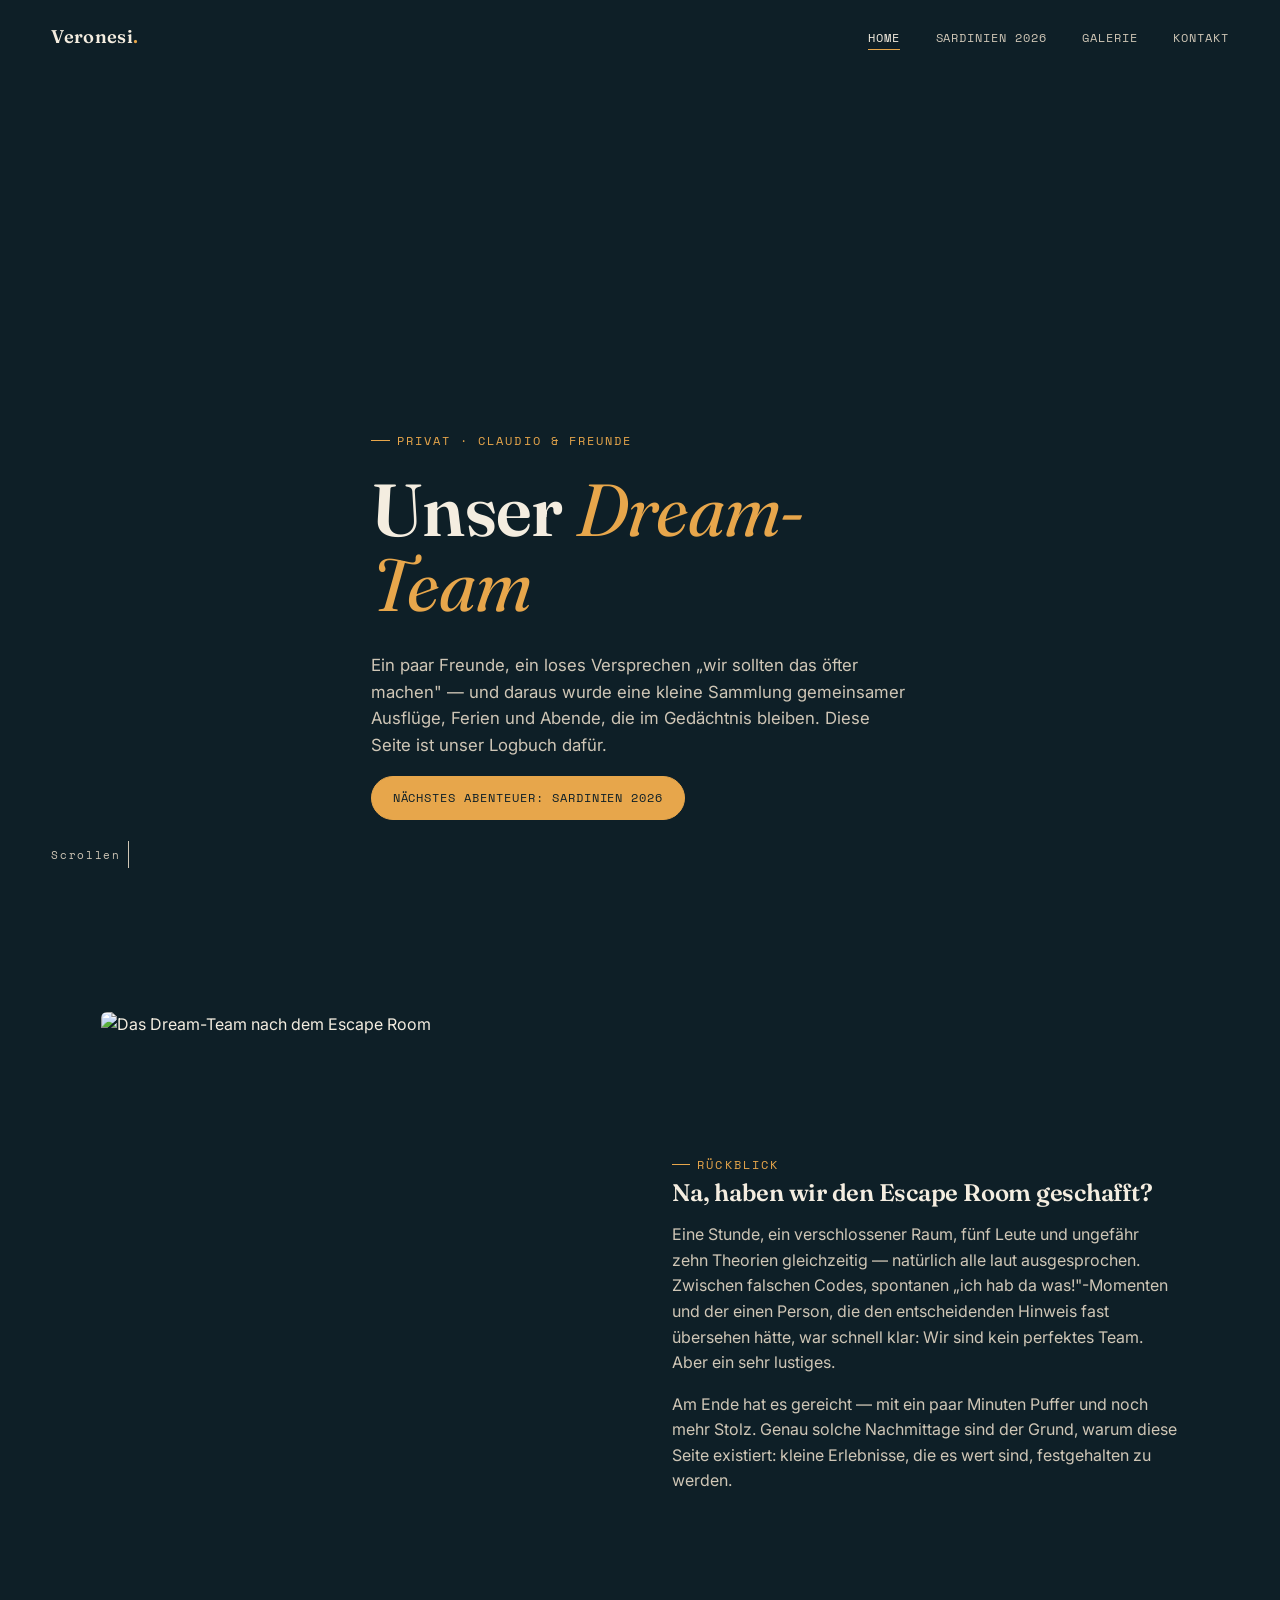
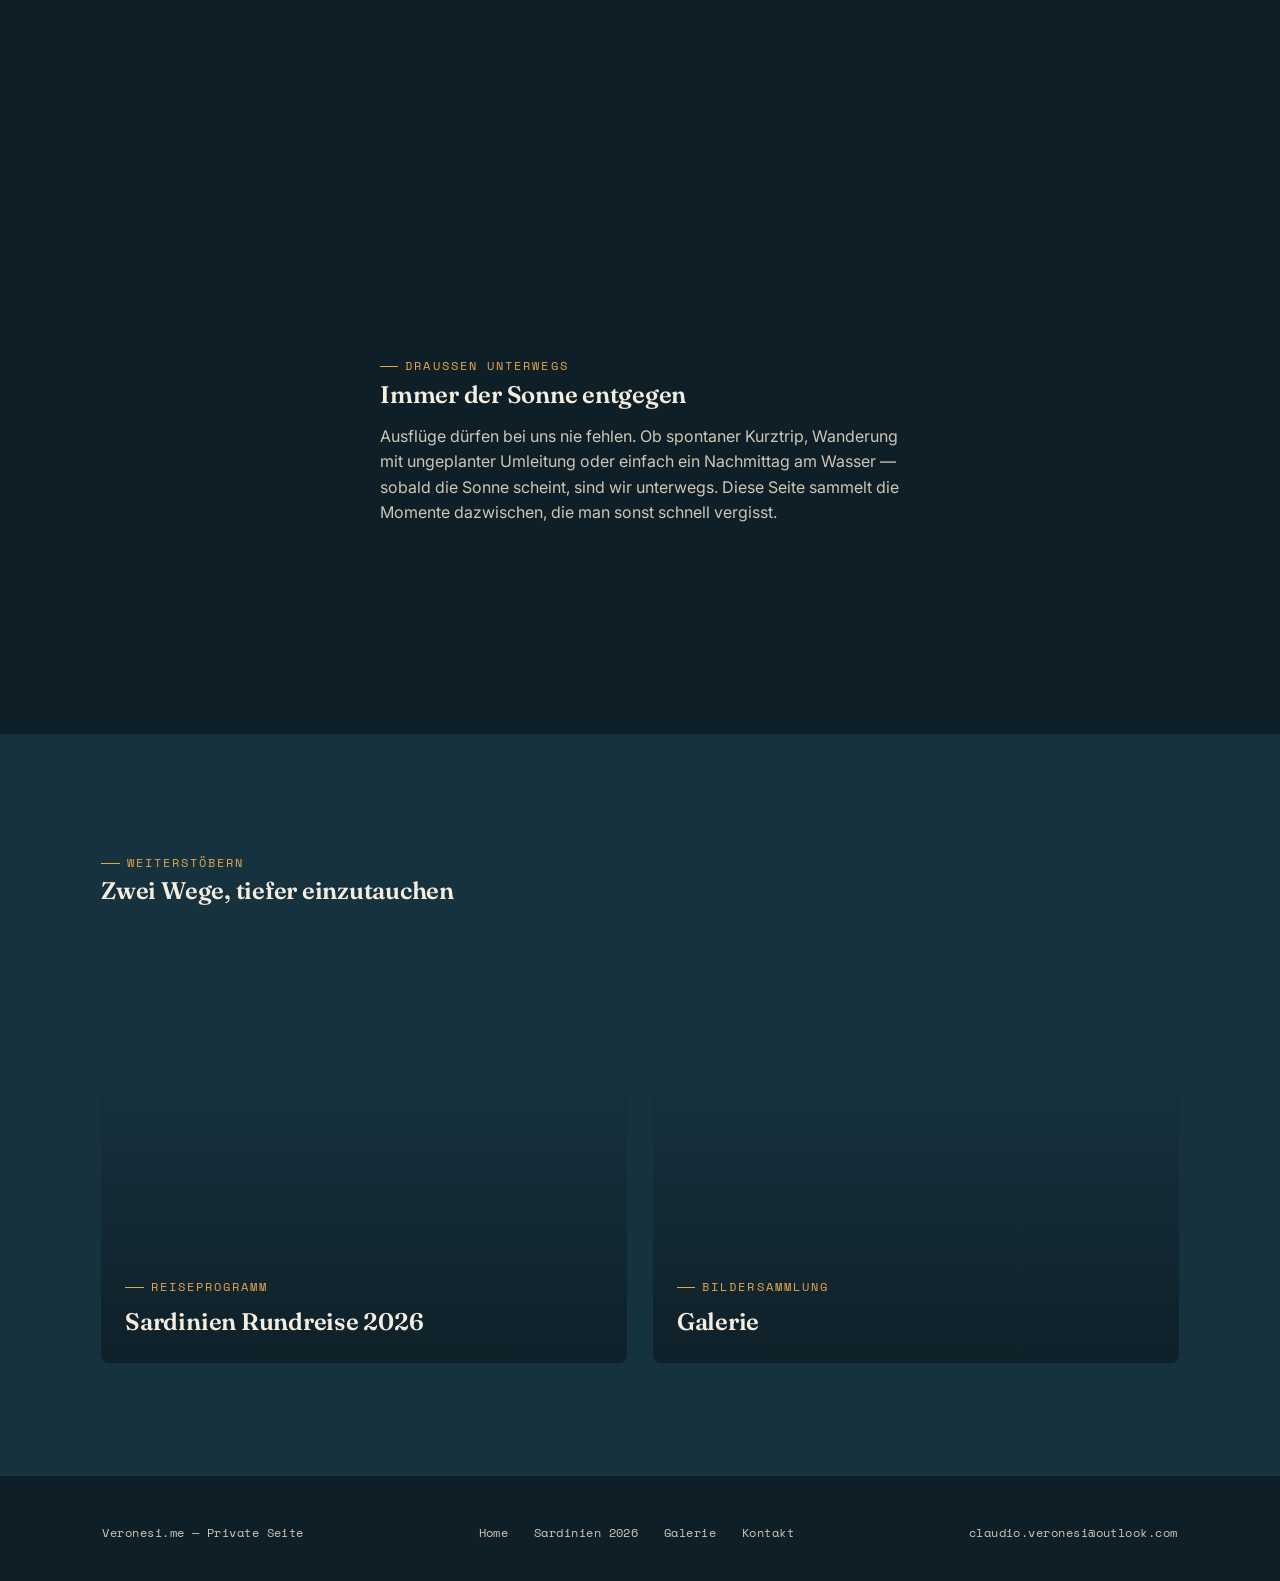
==== index.html @ 3854896b "Add files via upload" ====
<!DOCTYPE html>
<html lang="de">
<head>
<meta charset="UTF-8">
<meta name="viewport" content="width=device-width, initial-scale=1.0">
<title>Veronesi — Unser Dream-Team</title>
<meta name="description" content="Private Seite von Claudio & Freunden — Ausflüge, Abenteuer und die Sardinien-Rundreise 2026.">
<link rel="preconnect" href="https://fonts.googleapis.com">
<link rel="stylesheet" href="styles.css">
</head>
<body>

<nav class="nav">
  <a href="index.html" class="nav__brand">Veronesi<span>.</span></a>
  <button class="nav__toggle" aria-label="Menü öffnen">☰</button>
  <ul class="nav__links">
    <li><a href="index.html" class="active">Home</a></li>
    <li><a href="sardinien.html">Sardinien 2026</a></li>
    <li><a href="galerie.html">Galerie</a></li>
    <li><a href="kontakt.html">Kontakt</a></li>
  </ul>
</nav>

<header class="hero">
  <div class="hero__bg" style="background-image:url('https://veronesi.me/.cm4all/uproc.php/0/Basic/.20250419_125818.jpg/picture-200?_=19ac12b70e8');"></div>
  <div class="hero__scrim"></div>
  <div class="wrap hero__content reveal in">
    <span class="eyebrow">Privat · Claudio & Freunde</span>
    <h1>Unser <em>Dream-Team</em></h1>
    <p>Ein paar Freunde, ein loses Versprechen „wir sollten das öfter machen" — und daraus wurde eine kleine Sammlung gemeinsamer Ausflüge, Ferien und Abende, die im Gedächtnis bleiben. Diese Seite ist unser Logbuch dafür.</p>
    <a href="sardinien.html" class="btn btn--solid">Nächstes Abenteuer: Sardinien 2026</a>
  </div>
  <span class="scroll-cue">Scrollen</span>
</header>

<section>
  <div class="wrap grid-2">
    <div class="img-frame reveal">
      <img src="https://veronesi.me/.cm4all/uproc.php/0/Basic/.IMG_0607.jpg/picture-200?_=19ac12b6530" alt="Das Dream-Team nach dem Escape Room">
    </div>
    <div class="reveal reveal-delay-1">
      <span class="eyebrow">Rückblick</span>
      <h2>Na, haben wir den Escape Room geschafft?</h2>
      <p>Eine Stunde, ein verschlossener Raum, fünf Leute und ungefähr zehn Theorien gleichzeitig — natürlich alle laut ausgesprochen. Zwischen falschen Codes, spontanen „ich hab da was!"-Momenten und der einen Person, die den entscheidenden Hinweis fast übersehen hätte, war schnell klar: Wir sind kein perfektes Team. Aber ein sehr lustiges.</p>
      <p>Am Ende hat es gereicht — mit ein paar Minuten Puffer und noch mehr Stolz. Genau solche Nachmittage sind der Grund, warum diese Seite existiert: kleine Erlebnisse, die es wert sind, festgehalten zu werden.</p>
    </div>
  </div>
</section>

<section class="banner reveal" style="background-image:url('https://veronesi.me/.cm4all/uproc.php/0/Basic/.20230520_160415.jpg/picture-200?_=19ac1282528');">
  <div class="wrap">
    <div class="banner__content">
      <span class="eyebrow">Draussen unterwegs</span>
      <h2>Immer der Sonne entgegen</h2>
      <p>Ausflüge dürfen bei uns nie fehlen. Ob spontaner Kurztrip, Wanderung mit ungeplanter Umleitung oder einfach ein Nachmittag am Wasser — sobald die Sonne scheint, sind wir unterwegs. Diese Seite sammelt die Momente dazwischen, die man sonst schnell vergisst.</p>
    </div>
  </div>
</section>

<section class="section-alt">
  <div class="wrap">
    <span class="eyebrow reveal">Weiterstöbern</span>
    <h2 class="reveal reveal-delay-1" style="margin-bottom:2rem;max-width:20em;">Zwei Wege, tiefer einzutauchen</h2>
    <div class="cards">
      <a class="card reveal" href="sardinien.html" style="background-image:url('https://veronesi.me/.cm4all/uproc.php/0/Basic/.20250807_181822.jpg/picture-200?_=19ac0ff9e28');">
        <div class="card__label">
          <span class="eyebrow">Reiseprogramm</span>
          <h3>Sardinien Rundreise 2026</h3>
        </div>
      </a>
      <a class="card reveal reveal-delay-1" href="galerie.html" style="background-image:url('https://veronesi.me/.cm4all/uproc.php/0/Basic/.20250925_174155.jpg/picture-200?_=19ac0ff9658');">
        <div class="card__label">
          <span class="eyebrow">Bildersammlung</span>
          <h3>Galerie</h3>
        </div>
      </a>
    </div>
  </div>
</section>

<footer>
  <div class="wrap footer__row">
    <span>Veronesi.me — Private Seite</span>
    <nav style="display:flex;gap:1.6rem;">
      <a href="index.html">Home</a>
      <a href="sardinien.html">Sardinien 2026</a>
      <a href="galerie.html">Galerie</a>
      <a href="kontakt.html">Kontakt</a>
    </nav>
    <a href="mailto:claudio.veronesi@outlook.com">claudio.veronesi@outlook.com</a>
  </div>
</footer>

<script src="script.js"></script>
</body>
</html>
---- styles.css ----
/* ===========================================================
   VERONESI.ME — Design Tokens
   Palette: Mittelmeer-Dämmerung — Tiefes Petrol, Sonnengold, Salbei-Sand
   Display: Fraunces (editorial Serif) · Body: Inter · Label: Space Mono
   Signatur-Element: "Boarding-Pass"-Karten für Reise-Stationen
   =========================================================== */

@import url('https://fonts.googleapis.com/css2?family=Fraunces:ital,opsz,wght@0,9..144,300;0,9..144,500;0,9..144,600;1,9..144,400&family=Inter:wght@300;400;500;600&family=Space+Mono:wght@400;700&display=swap');

:root{
  --ink:        #0e1f27;
  --ink-2:      #16323e;
  --ink-3:      #1f4753;
  --sand:       #f4ede0;
  --sand-dim:   #cfc6b6;
  --gold:       #e7a64b;
  --teal:       #59b3ad;
  --coral:      #ff7a5c;

  --f-display:  'Fraunces', serif;
  --f-body:     'Inter', sans-serif;
  --f-label:    'Space Mono', monospace;

  --maxw: 1180px;
  --pad: clamp(1.25rem, 4vw, 4rem);
  --ease: cubic-bezier(.22,.68,.2,1);
}

*,*::before,*::after{box-sizing:border-box;}
html{scroll-behavior:smooth;}
body{
  margin:0;
  background:var(--ink);
  color:var(--sand);
  font-family:var(--f-body);
  font-weight:400;
  line-height:1.6;
  -webkit-font-smoothing:antialiased;
}
img{max-width:100%;display:block;}
a{color:inherit;text-decoration:none;}
h1,h2,h3{font-family:var(--f-display);font-weight:600;margin:0 0 .4em;letter-spacing:-.01em;}
p{margin:0 0 1em;color:var(--sand-dim);}

.eyebrow{
  font-family:var(--f-label);
  font-size:.72rem;
  letter-spacing:.18em;
  text-transform:uppercase;
  color:var(--gold);
  display:inline-flex;
  align-items:center;
  gap:.6em;
}
.eyebrow::before{content:'';width:1.6em;height:1px;background:var(--gold);}

.wrap{max-width:var(--maxw);margin:0 auto;padding:0 var(--pad);}

/* ---------- Navigation ---------- */
.nav{
  position:fixed;top:0;left:0;right:0;z-index:100;
  display:flex;align-items:center;justify-content:space-between;
  padding:1.4rem var(--pad);
  transition:padding .4s var(--ease), background .4s var(--ease), box-shadow .4s var(--ease);
}
.nav.scrolled{
  padding:.8rem var(--pad);
  background:rgba(14,31,39,.86);
  backdrop-filter:blur(10px);
  box-shadow:0 1px 0 rgba(244,237,224,.08);
}
.nav__brand{
  font-family:var(--f-display);
  font-size:1.15rem;
  font-weight:600;
  letter-spacing:.02em;
}
.nav__brand span{color:var(--gold);}
.nav__links{display:flex;gap:2.2rem;list-style:none;margin:0;padding:0;}
.nav__links a{
  font-family:var(--f-label);
  font-size:.75rem;
  letter-spacing:.08em;
  text-transform:uppercase;
  color:var(--sand-dim);
  position:relative;
  padding-bottom:.3em;
  transition:color .25s;
}
.nav__links a::after{
  content:'';position:absolute;left:0;bottom:0;width:0;height:1px;
  background:var(--gold);transition:width .3s var(--ease);
}
.nav__links a:hover,.nav__links a.active{color:var(--sand);}
.nav__links a:hover::after,.nav__links a.active::after{width:100%;}
.nav__toggle{display:none;background:none;border:0;color:var(--sand);font-size:1.4rem;cursor:pointer;}

@media(max-width:760px){
  .nav__toggle{display:block;}
  .nav__links{
    position:fixed;inset:0 0 auto 0;top:0;
    flex-direction:column;gap:0;
    background:var(--ink);
    padding:6rem var(--pad) 2rem;
    transform:translateY(-100%);
    transition:transform .45s var(--ease);
  }
  .nav__links.open{transform:translateY(0);}
  .nav__links a{padding:1rem 0;border-bottom:1px solid rgba(244,237,224,.08);font-size:1rem;}
}

/* ---------- Hero ---------- */
.hero{
  position:relative;min-height:100svh;display:flex;align-items:flex-end;
  overflow:hidden;padding-bottom:5rem;
}
.hero__bg{
  position:absolute;inset:0;z-index:-2;
  background-size:cover;background-position:center;
  transform:scale(1.08);
}
.hero__scrim{
  position:absolute;inset:0;z-index:-1;
  background:linear-gradient(180deg, rgba(14,31,39,.35) 0%, rgba(14,31,39,.55) 55%, var(--ink) 100%);
}
.hero__content{max-width:640px;}
.hero h1{font-size:clamp(2.6rem,6vw,4.6rem);line-height:1.02;margin:.3em 0 .4em;}
.hero h1 em{font-style:italic;color:var(--gold);font-weight:400;}
.hero p{font-size:1.05rem;max-width:32em;}
.scroll-cue{
  position:absolute;bottom:2rem;left:var(--pad);
  font-family:var(--f-label);font-size:.7rem;letter-spacing:.15em;
  color:var(--sand-dim);display:flex;align-items:center;gap:.7em;
}
.scroll-cue::after{
  content:'';width:1px;height:2.4em;background:var(--sand-dim);
  animation:pulse-line 2.2s ease-in-out infinite;
}
@keyframes pulse-line{0%,100%{opacity:.25;transform:scaleY(.6);}50%{opacity:1;transform:scaleY(1);}}

/* small hero for inner pages */
.hero--small{min-height:52vh;padding-bottom:3rem;}
.hero--small h1{font-size:clamp(2.2rem,4.6vw,3.4rem);}

/* ---------- Sections ---------- */
section{padding:clamp(4rem,9vw,7rem) 0;}
.section-alt{background:var(--ink-2);}
.grid-2{display:grid;grid-template-columns:1fr 1fr;gap:clamp(2rem,5vw,4.5rem);align-items:center;}
@media(max-width:820px){.grid-2{grid-template-columns:1fr;}}

.img-frame{
  position:relative;overflow:hidden;border-radius:6px;
  aspect-ratio:4/5;
}
.img-frame img{width:100%;height:100%;object-fit:cover;transition:transform .8s var(--ease);}
.img-frame:hover img{transform:scale(1.06);}
.img-frame--wide{aspect-ratio:16/10;}

.reveal{opacity:0;transform:translateY(28px);transition:opacity .8s var(--ease), transform .8s var(--ease);}
.reveal.in{opacity:1;transform:translateY(0);}
.reveal-delay-1{transition-delay:.1s;}
.reveal-delay-2{transition-delay:.2s;}
.reveal-delay-3{transition-delay:.3s;}

/* full-bleed banner */
.banner{
  position:relative;min-height:64vh;display:flex;align-items:center;
  background-size:cover;background-position:center;background-attachment:fixed;
}
@media(max-width:760px){.banner{background-attachment:scroll;}}
.banner::before{content:'';position:absolute;inset:0;background:linear-gradient(90deg, rgba(14,31,39,.88) 0%, rgba(14,31,39,.25) 65%);}
.banner__content{position:relative;max-width:520px;}

/* teaser cards */
.cards{display:grid;grid-template-columns:repeat(2,1fr);gap:1.6rem;}
@media(max-width:700px){.cards{grid-template-columns:1fr;}}
.card{
  position:relative;border-radius:8px;overflow:hidden;aspect-ratio:5/4;
  background-size:cover;background-position:center;
}
.card::before{content:'';position:absolute;inset:0;background:linear-gradient(180deg, rgba(14,31,39,0) 30%, rgba(14,31,39,.92) 100%);transition:background .4s;}
.card__label{position:absolute;left:1.5rem;bottom:1.4rem;right:1.5rem;}
.card__label .eyebrow{margin-bottom:.5em;}
.card__label h3{margin:0;font-size:1.5rem;}
.card{transition:transform .5s var(--ease);}
.card:hover{transform:translateY(-6px);}

/* ---------- Boarding-pass / Ticket (Signatur-Element) ---------- */
.ticket{
  position:relative;
  background:var(--ink-2);
  border:1px solid rgba(244,237,224,.12);
  border-radius:10px;
  display:grid;grid-template-columns:1fr 220px;
  overflow:hidden;
  margin-bottom:2.2rem;
}
@media(max-width:640px){.ticket{grid-template-columns:1fr;}}
.ticket__main{padding:2rem 2.2rem;}
.ticket__stub{
  padding:2rem 1.6rem;
  background:var(--ink-3);
  display:flex;flex-direction:column;justify-content:space-between;
  position:relative;
}
.ticket__stub::before{
  content:'';position:absolute;left:0;top:0;bottom:0;width:0;
  border-left:2px dashed rgba(244,237,224,.22);
}
@media(max-width:640px){.ticket__stub::before{left:0;right:0;top:0;bottom:auto;height:0;border-left:0;border-top:2px dashed rgba(244,237,224,.22);}}
.ticket__stub::after,.ticket__main::after{content:'';position:absolute;width:22px;height:22px;background:var(--ink);border-radius:50%;right:-11px;}
.ticket__main::after{top:-11px;}
.ticket__stub::after{content:none;}
.ticket__no{font-family:var(--f-label);color:var(--gold);font-size:.72rem;letter-spacing:.1em;}
.ticket__day{font-family:var(--f-display);font-size:2.2rem;color:var(--sand);margin-top:.2em;}
.ticket__stop{font-family:var(--f-label);font-size:.7rem;color:var(--sand-dim);text-transform:uppercase;letter-spacing:.08em;}

/* ---------- Gallery ---------- */
.masonry{
  columns:3 260px;column-gap:1.1rem;
}
@media(max-width:640px){.masonry{columns:1 260px;}}
.masonry figure{
  margin:0 0 1.1rem;break-inside:avoid;border-radius:6px;overflow:hidden;
  position:relative;cursor:zoom-in;background:var(--ink-2);
}
.masonry img{width:100%;display:block;transition:transform .6s var(--ease), filter .6s;}
.masonry figure:hover img{transform:scale(1.05);}
.masonry figcaption{
  position:absolute;left:0;right:0;bottom:0;padding:.9rem 1rem;
  font-family:var(--f-label);font-size:.68rem;letter-spacing:.05em;color:var(--sand);
  background:linear-gradient(0deg, rgba(14,31,39,.85), transparent);
  opacity:0;transition:opacity .3s;
}
.masonry figure:hover figcaption{opacity:1;}
.masonry figure.placeholder{
  aspect-ratio:4/5;display:flex;align-items:center;justify-content:center;
  border:1px dashed rgba(244,237,224,.25);cursor:default;
}
.masonry figure.placeholder span{
  font-family:var(--f-label);font-size:.68rem;color:var(--sand-dim);text-align:center;padding:1rem;letter-spacing:.05em;
}

.lightbox{
  position:fixed;inset:0;z-index:200;background:rgba(14,31,39,.96);
  display:flex;align-items:center;justify-content:center;padding:4vh 4vw;
  opacity:0;pointer-events:none;transition:opacity .3s;
}
.lightbox.open{opacity:1;pointer-events:auto;}
.lightbox img{max-width:100%;max-height:90vh;border-radius:4px;}
.lightbox__close{position:absolute;top:1.6rem;right:1.8rem;font-family:var(--f-label);color:var(--sand);background:none;border:1px solid rgba(244,237,224,.3);border-radius:50%;width:2.4rem;height:2.4rem;cursor:pointer;font-size:1rem;}

/* ---------- Buttons ---------- */
.btn{
  display:inline-flex;align-items:center;gap:.7em;
  font-family:var(--f-label);font-size:.75rem;letter-spacing:.08em;text-transform:uppercase;
  padding:.95em 1.7em;border-radius:100px;border:1px solid var(--gold);color:var(--gold);
  transition:background .3s,color .3s;
}
.btn:hover{background:var(--gold);color:var(--ink);}
.btn--solid{background:var(--gold);color:var(--ink);}
.btn--solid:hover{background:var(--sand);border-color:var(--sand);}

/* ---------- Kontakt / Form ---------- */
.form-grid{display:grid;grid-template-columns:1fr 1fr;gap:1.2rem;}
@media(max-width:640px){.form-grid{grid-template-columns:1fr;}}
.field{display:flex;flex-direction:column;gap:.5em;margin-bottom:1.2rem;}
.field label{font-family:var(--f-label);font-size:.68rem;letter-spacing:.08em;text-transform:uppercase;color:var(--sand-dim);}
.field input,.field textarea{
  background:var(--ink-2);border:1px solid rgba(244,237,224,.15);border-radius:6px;
  padding:.9em 1em;color:var(--sand);font-family:var(--f-body);font-size:.95rem;
  transition:border-color .25s;
}
.field input:focus,.field textarea:focus{outline:none;border-color:var(--gold);}
.checkline{display:flex;align-items:flex-start;gap:.7em;font-size:.85rem;color:var(--sand-dim);margin-bottom:1.6rem;}
.checkline input{margin-top:.3em;}
.checkline a{color:var(--teal);text-decoration:underline;}

/* ---------- Footer ---------- */
footer{padding:3rem var(--pad) 2.4rem;border-top:1px solid rgba(244,237,224,.08);}
.footer__row{display:flex;justify-content:space-between;flex-wrap:wrap;gap:1rem;font-family:var(--f-label);font-size:.72rem;color:var(--sand-dim);letter-spacing:.04em;}
.footer__row a:hover{color:var(--gold);}

/* focus visibility */
a:focus-visible,button:focus-visible,input:focus-visible,textarea:focus-visible{outline:2px solid var(--teal);outline-offset:3px;}

@media (prefers-reduced-motion: reduce){
  html{scroll-behavior:auto;}
  .reveal{opacity:1;transform:none;transition:none;}
  .hero__bg{transform:none;}
  .banner{background-attachment:scroll;}
}
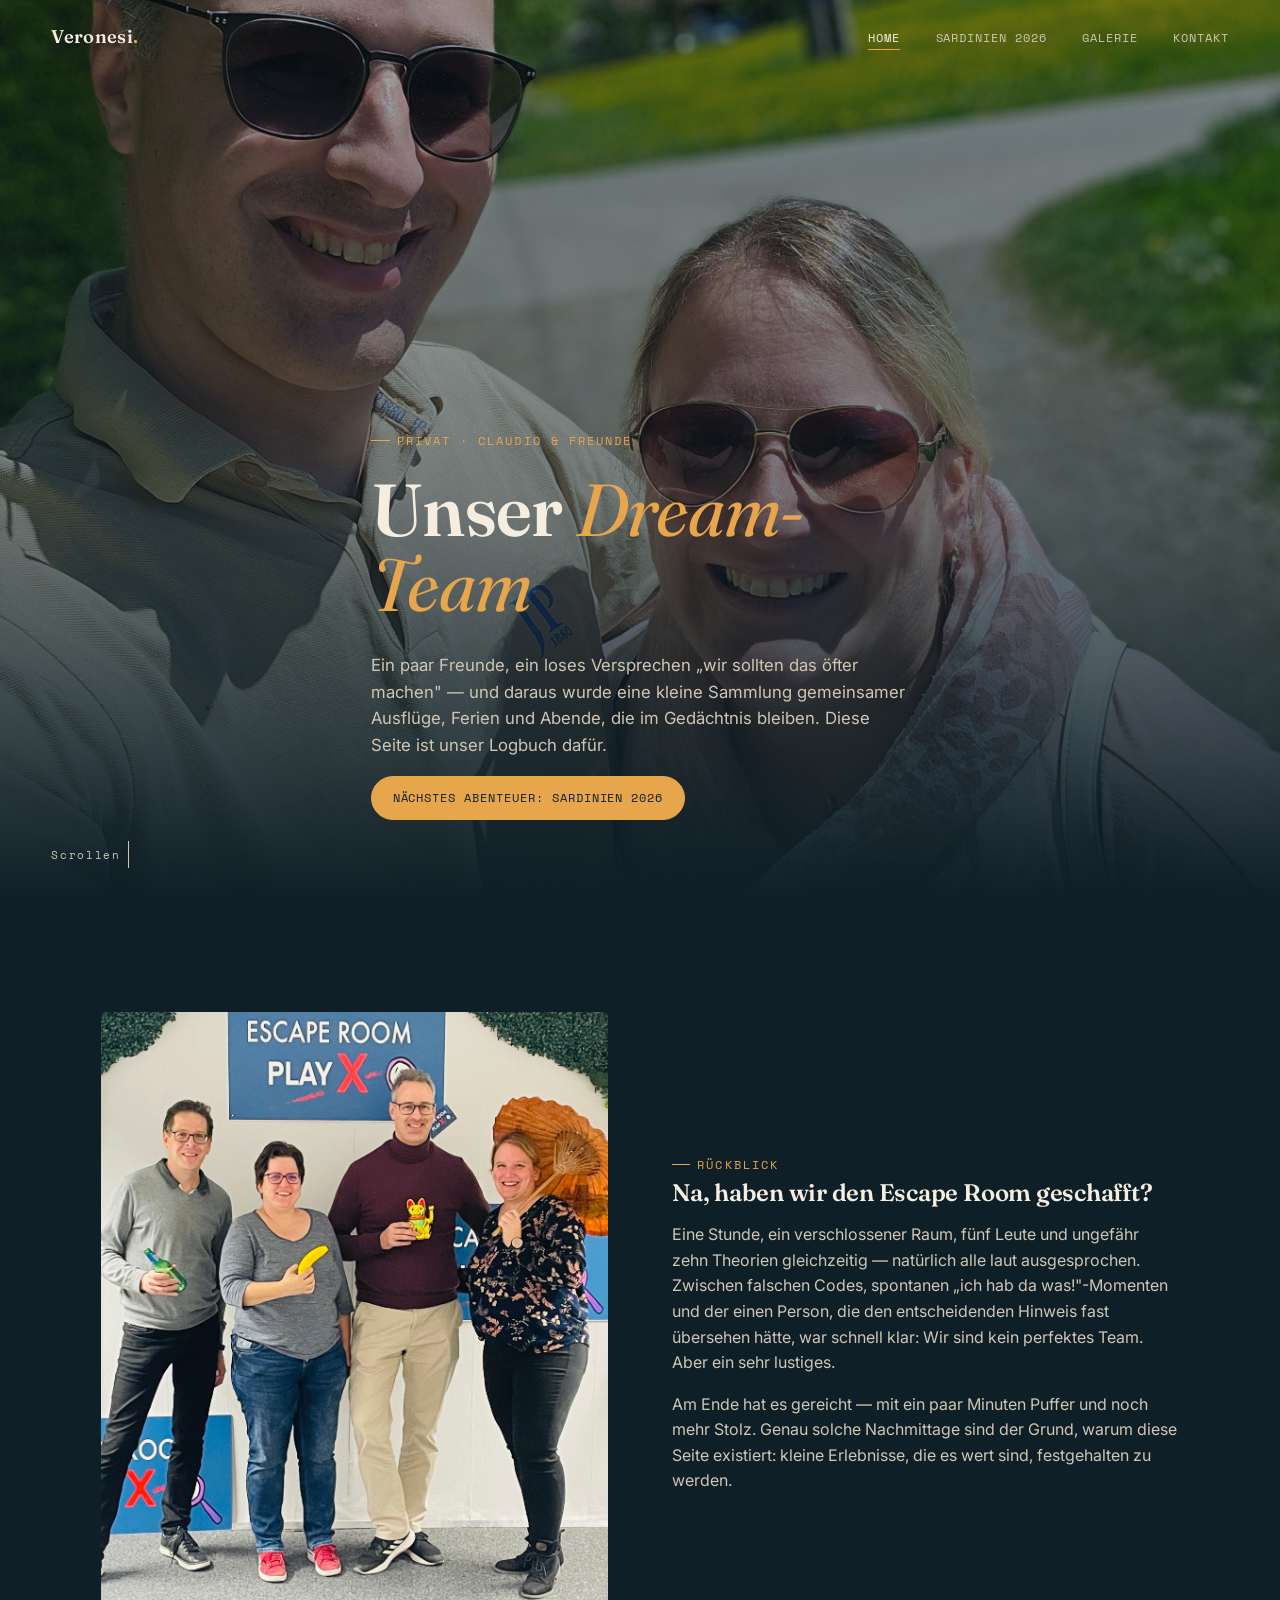
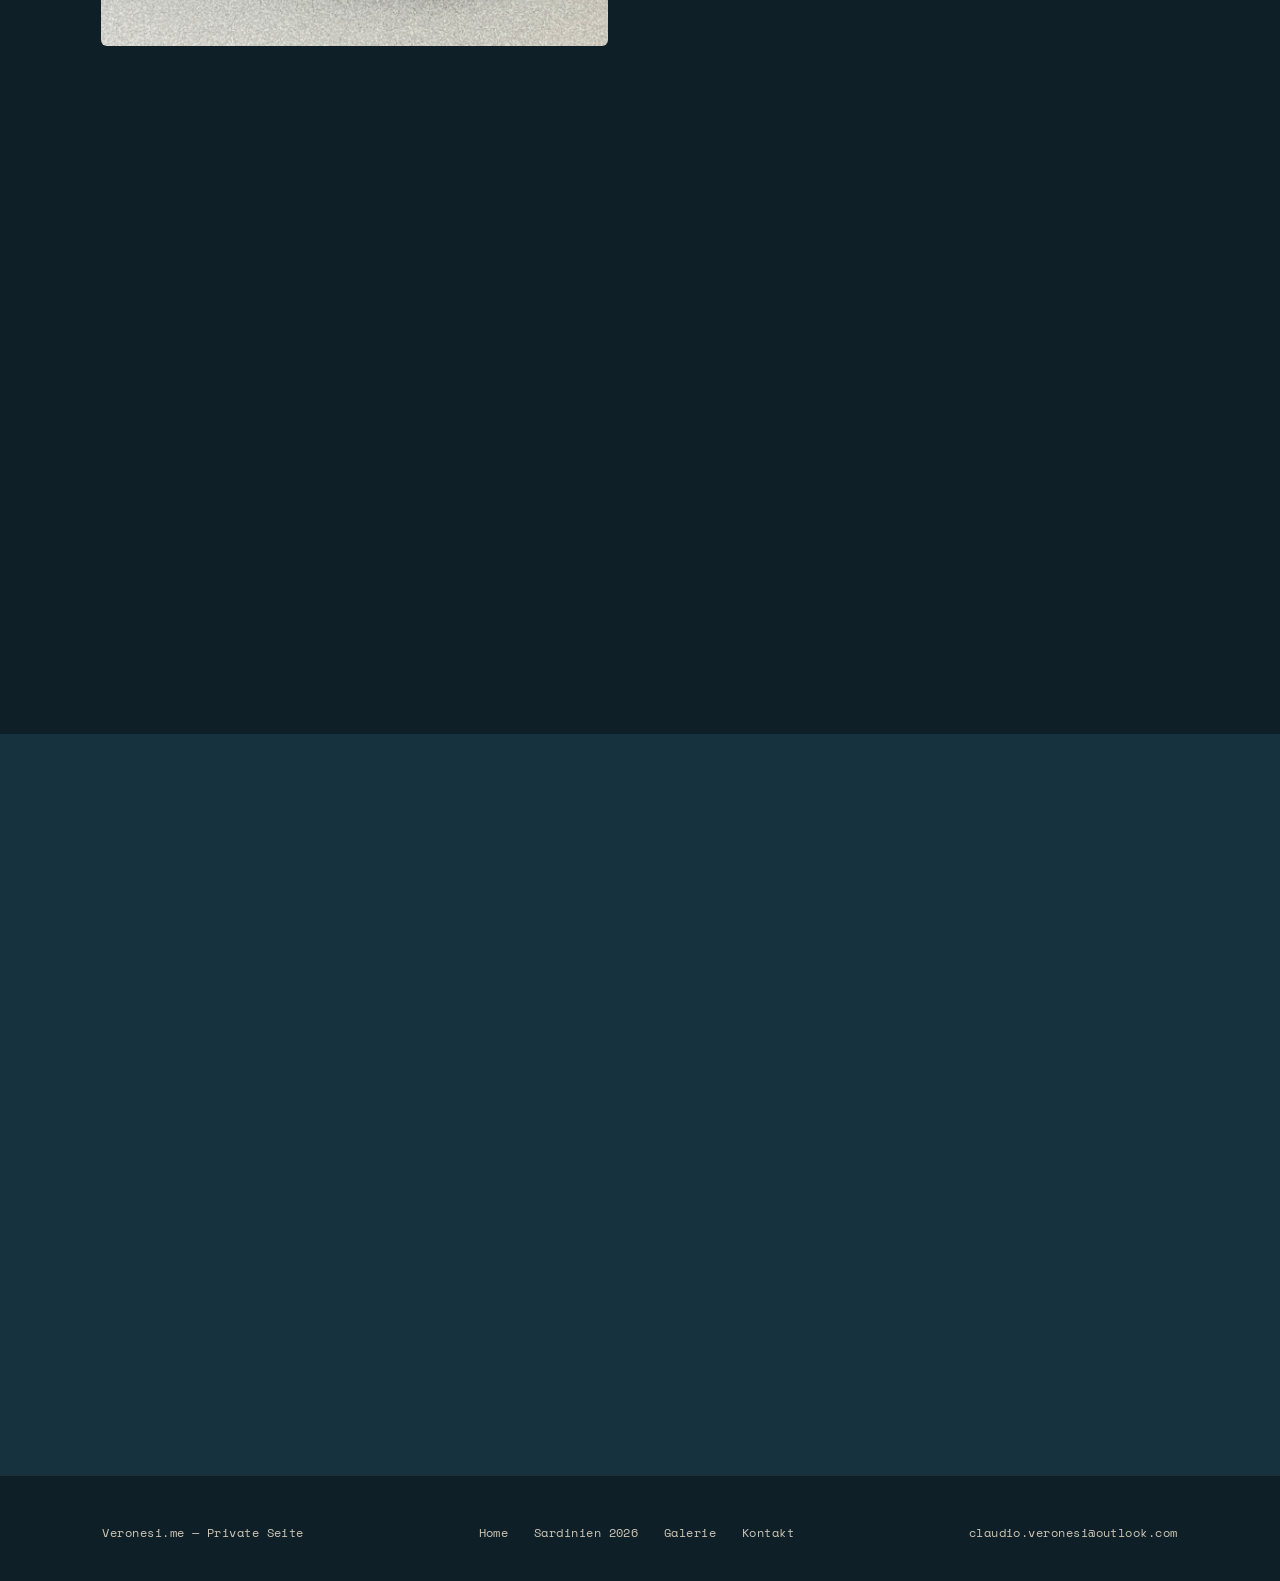
==== commit c3b6d2e1: "Add files via upload" ====
--- a/index.html
+++ b/index.html
@@ -22,7 +22,7 @@
 </nav>
 
 <header class="hero">
-  <div class="hero__bg" style="background-image:url('https://veronesi.me/.cm4all/uproc.php/0/Basic/.20250419_125818.jpg/picture-200?_=19ac12b70e8');"></div>
+  <div class="hero__bg" style="background-image:url('pics/20250419_125818.jpg');"></div>
   <div class="hero__scrim"></div>
   <div class="wrap hero__content reveal in">
     <span class="eyebrow">Privat · Claudio & Freunde</span>
@@ -36,7 +36,7 @@
 <section>
   <div class="wrap grid-2">
     <div class="img-frame reveal">
-      <img src="https://veronesi.me/.cm4all/uproc.php/0/Basic/.IMG_0607.jpg/picture-200?_=19ac12b6530" alt="Das Dream-Team nach dem Escape Room">
+      <img src="pics/IMG_0607.jpg" alt="Das Dream-Team nach dem Escape Room">
     </div>
     <div class="reveal reveal-delay-1">
       <span class="eyebrow">Rückblick</span>
@@ -47,7 +47,7 @@
   </div>
 </section>
 
-<section class="banner reveal" style="background-image:url('https://veronesi.me/.cm4all/uproc.php/0/Basic/.20230520_160415.jpg/picture-200?_=19ac1282528');">
+<section class="banner reveal" style="background-image:url('pics/20230520_160415.jpg');">
   <div class="wrap">
     <div class="banner__content">
       <span class="eyebrow">Draussen unterwegs</span>
@@ -62,13 +62,13 @@
     <span class="eyebrow reveal">Weiterstöbern</span>
     <h2 class="reveal reveal-delay-1" style="margin-bottom:2rem;max-width:20em;">Zwei Wege, tiefer einzutauchen</h2>
     <div class="cards">
-      <a class="card reveal" href="sardinien.html" style="background-image:url('https://veronesi.me/.cm4all/uproc.php/0/Basic/.20250807_181822.jpg/picture-200?_=19ac0ff9e28');">
+      <a class="card reveal" href="sardinien.html" style="background-image:url('pics/20250807_181822.jpg');">
         <div class="card__label">
           <span class="eyebrow">Reiseprogramm</span>
           <h3>Sardinien Rundreise 2026</h3>
         </div>
       </a>
-      <a class="card reveal reveal-delay-1" href="galerie.html" style="background-image:url('https://veronesi.me/.cm4all/uproc.php/0/Basic/.20250925_174155.jpg/picture-200?_=19ac0ff9658');">
+      <a class="card reveal reveal-delay-1" href="galerie.html" style="background-image:url('pics/20250925_174155.jpg');">
         <div class="card__label">
           <span class="eyebrow">Bildersammlung</span>
           <h3>Galerie</h3>
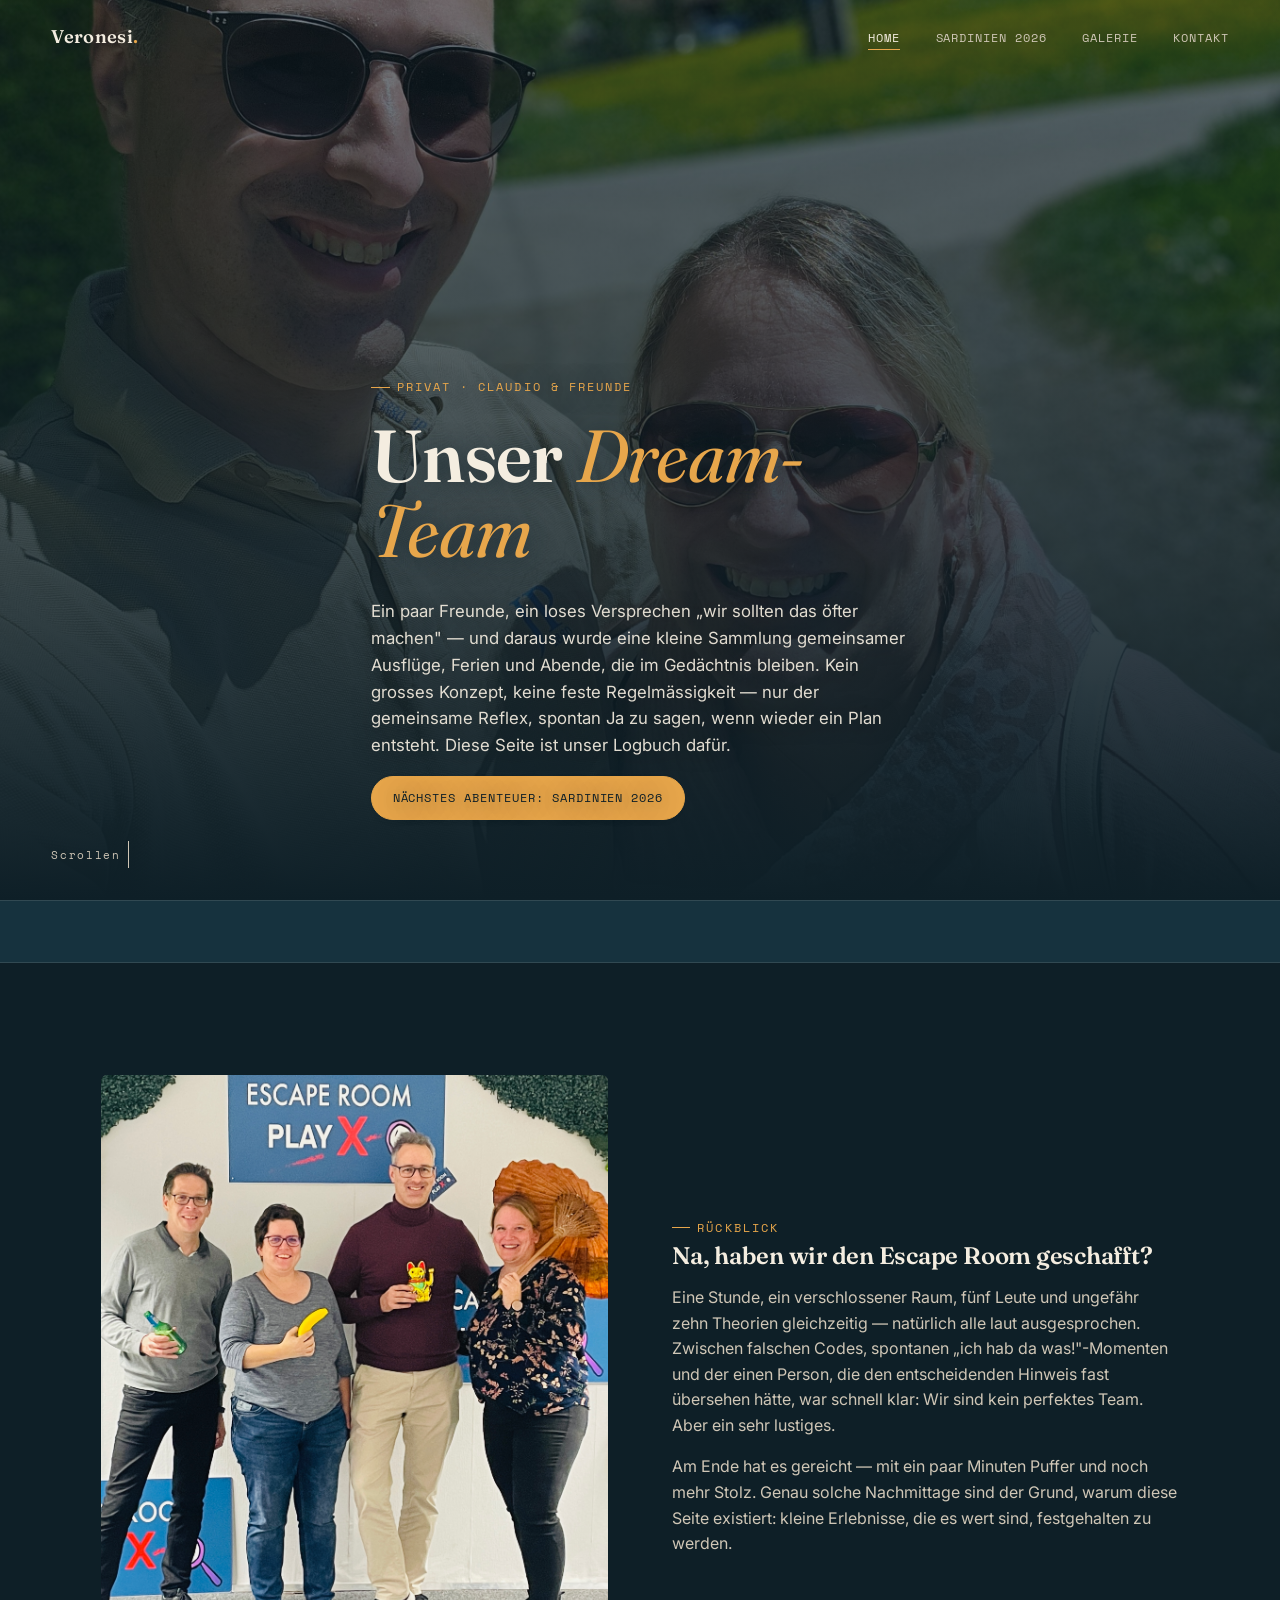
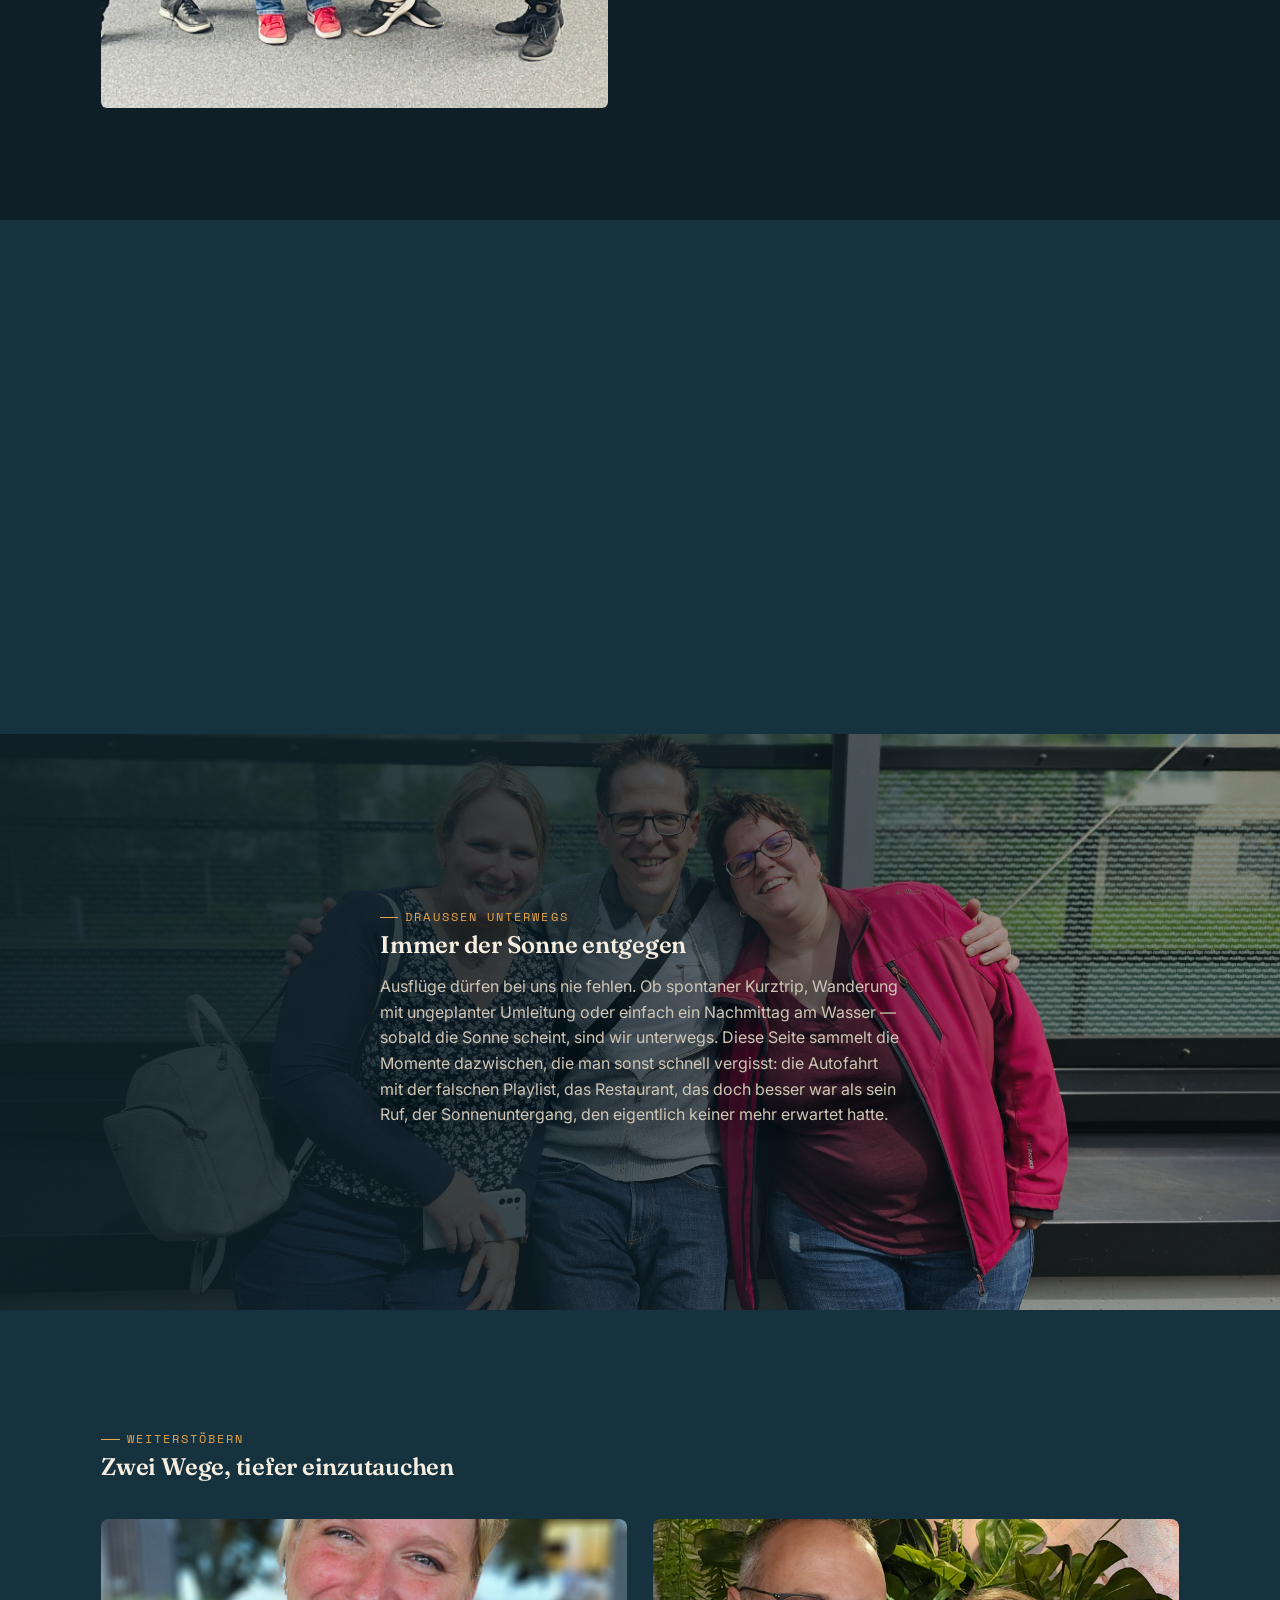
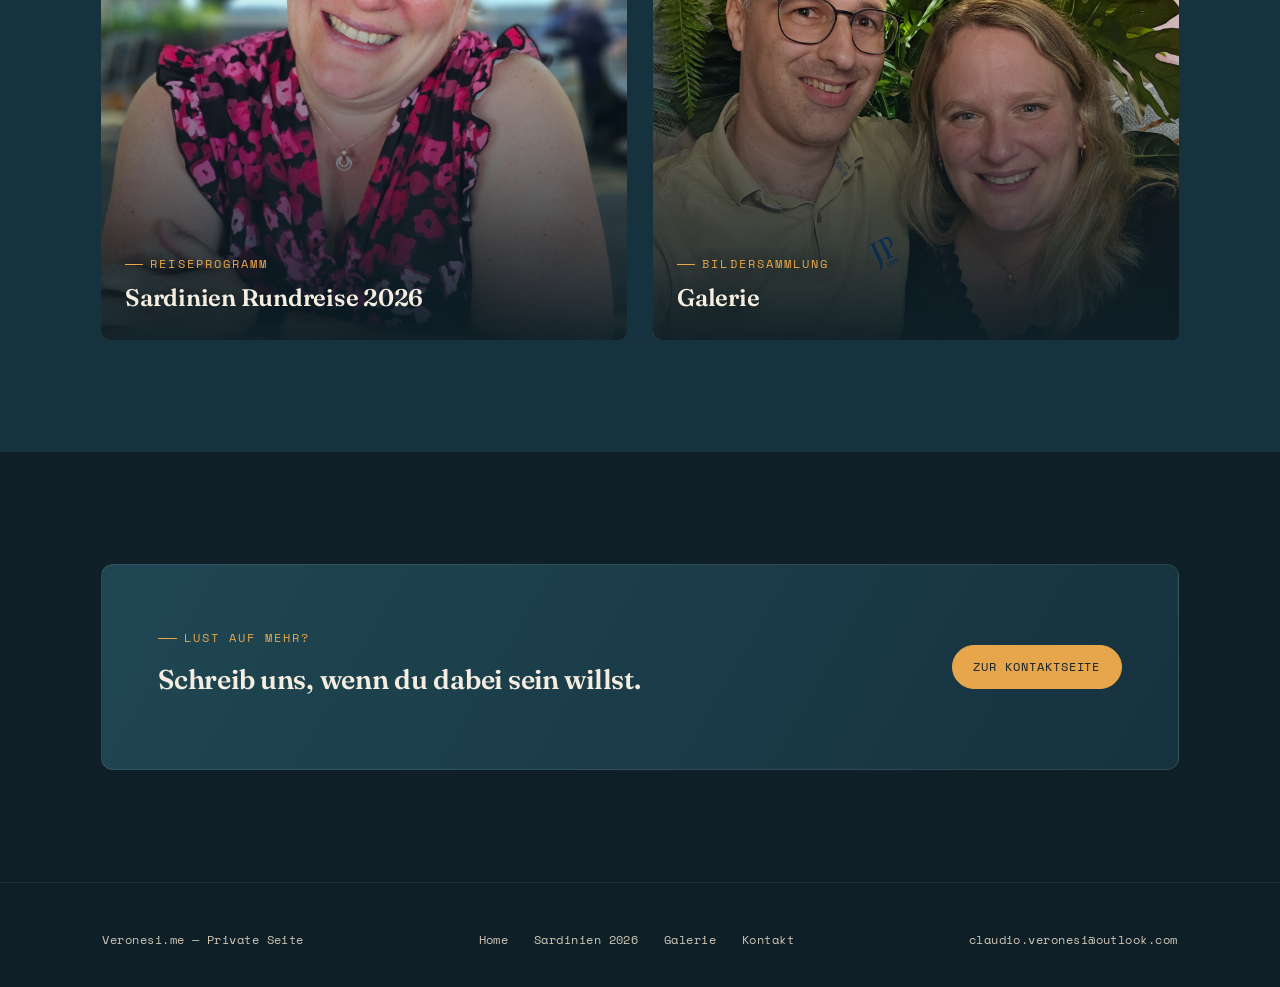
==== commit b8c91b9f: "Add files via upload" ====
--- a/index.html
+++ b/index.html
@@ -9,6 +9,7 @@
 <link rel="stylesheet" href="styles.css">
 </head>
 <body>
+<div class="progress"></div>
 
 <nav class="nav">
   <a href="index.html" class="nav__brand">Veronesi<span>.</span></a>
@@ -27,15 +28,32 @@
   <div class="wrap hero__content reveal in">
     <span class="eyebrow">Privat · Claudio & Freunde</span>
     <h1>Unser <em>Dream-Team</em></h1>
-    <p>Ein paar Freunde, ein loses Versprechen „wir sollten das öfter machen" — und daraus wurde eine kleine Sammlung gemeinsamer Ausflüge, Ferien und Abende, die im Gedächtnis bleiben. Diese Seite ist unser Logbuch dafür.</p>
+    <p>Ein paar Freunde, ein loses Versprechen „wir sollten das öfter machen" — und daraus wurde eine kleine Sammlung gemeinsamer Ausflüge, Ferien und Abende, die im Gedächtnis bleiben. Kein grosses Konzept, keine feste Regelmässigkeit — nur der gemeinsame Reflex, spontan Ja zu sagen, wenn wieder ein Plan entsteht. Diese Seite ist unser Logbuch dafür.</p>
     <a href="sardinien.html" class="btn btn--solid">Nächstes Abenteuer: Sardinien 2026</a>
   </div>
   <span class="scroll-cue">Scrollen</span>
 </header>
 
+<div class="marquee">
+  <div class="marquee__track">
+    <span><em>✦</em> Escape Rooms</span>
+    <span><em>✦</em> Sommerausflüge</span>
+    <span><em>✦</em> Sardinien 2026</span>
+    <span><em>✦</em> Lange Abende</span>
+    <span><em>✦</em> Spontane Pläne</span>
+    <span><em>✦</em> Immer der Sonne entgegen</span>
+    <span><em>✦</em> Escape Rooms</span>
+    <span><em>✦</em> Sommerausflüge</span>
+    <span><em>✦</em> Sardinien 2026</span>
+    <span><em>✦</em> Lange Abende</span>
+    <span><em>✦</em> Spontane Pläne</span>
+    <span><em>✦</em> Immer der Sonne entgegen</span>
+  </div>
+</div>
+
 <section>
   <div class="wrap grid-2">
-    <div class="img-frame reveal">
+    <div class="img-frame tilt reveal">
       <img src="pics/IMG_0607.jpg" alt="Das Dream-Team nach dem Escape Room">
     </div>
     <div class="reveal reveal-delay-1">
@@ -47,12 +65,39 @@
   </div>
 </section>
 
+<section class="section-alt">
+  <div class="wrap">
+    <blockquote class="pull-quote reveal">
+      Man plant selten die Ausflüge, an die man sich am längsten erinnert — man sagt nur im richtigen Moment Ja.
+      <cite>— irgendwo zwischen Escape Room und Strandtag entstanden</cite>
+    </blockquote>
+    <div class="stats reveal reveal-delay-1" style="margin-top:3.5rem;">
+      <div class="stat">
+        <span class="stat__num" data-count="1">0</span>
+        <span class="stat__label">Escape Room, bestanden</span>
+      </div>
+      <div class="stat">
+        <span class="stat__num" data-count="8+">0</span>
+        <span class="stat__label">Festgehaltene Momente</span>
+      </div>
+      <div class="stat">
+        <span class="stat__num" data-count="1">0</span>
+        <span class="stat__label">Grosse Reise 2026</span>
+      </div>
+      <div class="stat">
+        <span class="stat__num" data-count="0">0</span>
+        <span class="stat__label">Ausreden für Regenwetter</span>
+      </div>
+    </div>
+  </div>
+</section>
+
 <section class="banner reveal" style="background-image:url('pics/20230520_160415.jpg');">
   <div class="wrap">
     <div class="banner__content">
       <span class="eyebrow">Draussen unterwegs</span>
       <h2>Immer der Sonne entgegen</h2>
-      <p>Ausflüge dürfen bei uns nie fehlen. Ob spontaner Kurztrip, Wanderung mit ungeplanter Umleitung oder einfach ein Nachmittag am Wasser — sobald die Sonne scheint, sind wir unterwegs. Diese Seite sammelt die Momente dazwischen, die man sonst schnell vergisst.</p>
+      <p>Ausflüge dürfen bei uns nie fehlen. Ob spontaner Kurztrip, Wanderung mit ungeplanter Umleitung oder einfach ein Nachmittag am Wasser — sobald die Sonne scheint, sind wir unterwegs. Diese Seite sammelt die Momente dazwischen, die man sonst schnell vergisst: die Autofahrt mit der falschen Playlist, das Restaurant, das doch besser war als sein Ruf, der Sonnenuntergang, den eigentlich keiner mehr erwartet hatte.</p>
     </div>
   </div>
 </section>
@@ -62,18 +107,30 @@
     <span class="eyebrow reveal">Weiterstöbern</span>
     <h2 class="reveal reveal-delay-1" style="margin-bottom:2rem;max-width:20em;">Zwei Wege, tiefer einzutauchen</h2>
     <div class="cards">
-      <a class="card reveal" href="sardinien.html" style="background-image:url('pics/20250807_181822.jpg');">
+      <a class="card tilt reveal" href="sardinien.html" style="background-image:url('pics/20250807_181822.jpg');">
         <div class="card__label">
           <span class="eyebrow">Reiseprogramm</span>
           <h3>Sardinien Rundreise 2026</h3>
         </div>
       </a>
-      <a class="card reveal reveal-delay-1" href="galerie.html" style="background-image:url('pics/20250925_174155.jpg');">
+      <a class="card tilt reveal reveal-delay-1" href="galerie.html" style="background-image:url('pics/20250925_174155.jpg');">
         <div class="card__label">
           <span class="eyebrow">Bildersammlung</span>
           <h3>Galerie</h3>
         </div>
       </a>
+    </div>
+  </div>
+</section>
+
+<section>
+  <div class="wrap">
+    <div class="cta-band reveal">
+      <div>
+        <span class="eyebrow">Lust auf mehr?</span>
+        <h2 style="margin-top:.4em;font-size:1.7rem;">Schreib uns, wenn du dabei sein willst.</h2>
+      </div>
+      <a href="kontakt.html" class="btn btn--solid">Zur Kontaktseite</a>
     </div>
   </div>
 </section>
@@ -87,7 +144,7 @@
       <a href="galerie.html">Galerie</a>
       <a href="kontakt.html">Kontakt</a>
     </nav>
-    <a href="mailto:claudio.veronesi@outlook.com">claudio.veronesi@outlook.com</a>
+    <a href="#" rel="nofollow" data-email-user="claudio.veronesi" data-email-domain="outlook.com" data-email-show="true">E-Mail wird geladen…</a>
   </div>
 </footer>
 
--- a/styles.css
+++ b/styles.css
@@ -121,12 +121,12 @@
 }
 .hero__scrim{
   position:absolute;inset:0;z-index:-1;
-  background:linear-gradient(180deg, rgba(14,31,39,.35) 0%, rgba(14,31,39,.55) 55%, var(--ink) 100%);
-}
-.hero__content{max-width:640px;}
+  background:linear-gradient(180deg, rgba(14,31,39,.55) 0%, rgba(14,31,39,.8) 60%, var(--ink) 100%);
+}
+.hero__content{max-width:640px;text-shadow:0 2px 24px rgba(14,31,39,.7);}
 .hero h1{font-size:clamp(2.6rem,6vw,4.6rem);line-height:1.02;margin:.3em 0 .4em;}
 .hero h1 em{font-style:italic;color:var(--gold);font-weight:400;}
-.hero p{font-size:1.05rem;max-width:32em;}
+.hero p{font-size:1.05rem;max-width:32em;color:var(--sand);opacity:.92;}
 .scroll-cue{
   position:absolute;bottom:2rem;left:var(--pad);
   font-family:var(--f-label);font-size:.7rem;letter-spacing:.15em;
@@ -168,8 +168,8 @@
   background-size:cover;background-position:center;background-attachment:fixed;
 }
 @media(max-width:760px){.banner{background-attachment:scroll;}}
-.banner::before{content:'';position:absolute;inset:0;background:linear-gradient(90deg, rgba(14,31,39,.88) 0%, rgba(14,31,39,.25) 65%);}
-.banner__content{position:relative;max-width:520px;}
+.banner::before{content:'';position:absolute;inset:0;background:linear-gradient(100deg, rgba(14,31,39,.94) 0%, rgba(14,31,39,.78) 45%, rgba(14,31,39,.3) 80%);}
+.banner__content{position:relative;max-width:520px;text-shadow:0 2px 20px rgba(14,31,39,.6);}
 
 /* teaser cards */
 .cards{display:grid;grid-template-columns:repeat(2,1fr);gap:1.6rem;}
@@ -178,8 +178,9 @@
   position:relative;border-radius:8px;overflow:hidden;aspect-ratio:5/4;
   background-size:cover;background-position:center;
 }
-.card::before{content:'';position:absolute;inset:0;background:linear-gradient(180deg, rgba(14,31,39,0) 30%, rgba(14,31,39,.92) 100%);transition:background .4s;}
-.card__label{position:absolute;left:1.5rem;bottom:1.4rem;right:1.5rem;}
+.card::before{content:'';position:absolute;inset:0;background:linear-gradient(180deg, rgba(14,31,39,0) 15%, rgba(14,31,39,.96) 100%);transition:background .4s;}
+.card__label{position:absolute;left:1.5rem;bottom:1.4rem;right:1.5rem;text-shadow:0 2px 14px rgba(14,31,39,.7);}
+.card{transform-style:preserve-3d;will-change:transform;}
 .card__label .eyebrow{margin-bottom:.5em;}
 .card__label h3{margin:0;font-size:1.5rem;}
 .card{transition:transform .5s var(--ease);}
@@ -284,6 +285,66 @@
 /* focus visibility */
 a:focus-visible,button:focus-visible,input:focus-visible,textarea:focus-visible{outline:2px solid var(--teal);outline-offset:3px;}
 
+/* ---------- Scroll progress ---------- */
+.progress{position:fixed;top:0;left:0;height:2px;width:0%;background:var(--gold);z-index:200;transition:width .1s linear;}
+
+/* ---------- Page fade-in ---------- */
+body{opacity:0;animation:page-in .6s var(--ease) .05s forwards;}
+@keyframes page-in{to{opacity:1;}}
+
+/* ---------- Marquee ticket-strip ---------- */
+.marquee{
+  overflow:hidden;white-space:nowrap;
+  border-top:1px solid rgba(244,237,224,.12);border-bottom:1px solid rgba(244,237,224,.12);
+  padding:1.1rem 0;background:var(--ink-2);
+}
+.marquee__track{display:inline-block;padding-left:100%;animation:marquee 34s linear infinite;}
+.marquee:hover .marquee__track{animation-play-state:paused;}
+.marquee span{
+  font-family:var(--f-label);font-size:.82rem;letter-spacing:.12em;text-transform:uppercase;
+  color:var(--sand-dim);margin-right:2.4em;
+}
+.marquee span em{color:var(--gold);font-style:normal;}
+@keyframes marquee{from{transform:translateX(0);}to{transform:translateX(-100%);}}
+
+/* ---------- Stats ---------- */
+.stats{display:grid;grid-template-columns:repeat(4,1fr);gap:1.5rem;}
+@media(max-width:760px){.stats{grid-template-columns:repeat(2,1fr);}}
+.stat{text-align:left;border-left:1px solid rgba(244,237,224,.15);padding-left:1.2rem;}
+.stat__num{font-family:var(--f-display);font-size:clamp(2rem,4vw,3rem);color:var(--gold);line-height:1;}
+.stat__label{font-family:var(--f-label);font-size:.7rem;letter-spacing:.08em;text-transform:uppercase;color:var(--sand-dim);margin-top:.5em;display:block;}
+
+/* ---------- Pull-quote ---------- */
+.pull-quote{
+  font-family:var(--f-display);font-style:italic;font-weight:300;
+  font-size:clamp(1.5rem,3.4vw,2.3rem);line-height:1.35;color:var(--sand);
+  max-width:26em;position:relative;padding-left:1.3em;
+}
+.pull-quote::before{content:'\201C';position:absolute;left:-.1em;top:-.15em;font-family:var(--f-display);font-size:2em;color:var(--gold);font-style:normal;}
+.pull-quote cite{display:block;font-family:var(--f-label);font-style:normal;font-size:.7rem;letter-spacing:.1em;text-transform:uppercase;color:var(--sand-dim);margin-top:.9em;}
+
+/* ---------- Stationen (Sardinien) ---------- */
+.stations{display:grid;grid-template-columns:repeat(4,1fr);gap:1.2rem;}
+@media(max-width:820px){.stations{grid-template-columns:repeat(2,1fr);}}
+@media(max-width:480px){.stations{grid-template-columns:1fr;}}
+.station{
+  border:1px solid rgba(244,237,224,.12);border-radius:8px;padding:1.6rem 1.4rem;
+  background:var(--ink-2);transition:transform .4s var(--ease), border-color .4s;
+}
+.station:hover{transform:translateY(-5px);border-color:var(--gold);}
+.station__no{font-family:var(--f-label);color:var(--gold);font-size:.72rem;letter-spacing:.1em;}
+.station h3{font-size:1.15rem;margin-top:.5em;}
+
+/* ---------- CTA-Band ---------- */
+.cta-band{
+  border-radius:12px;background:linear-gradient(120deg, var(--ink-3), var(--ink-2));
+  padding:clamp(2.2rem,5vw,3.5rem);display:flex;justify-content:space-between;align-items:center;gap:2rem;flex-wrap:wrap;
+  border:1px solid rgba(244,237,224,.1);
+}
+
+/* ---------- Tilt (JS-gestützt) ---------- */
+.tilt{transition:transform .25s var(--ease);}
+
 @media (prefers-reduced-motion: reduce){
   html{scroll-behavior:auto;}
   .reveal{opacity:1;transform:none;transition:none;}
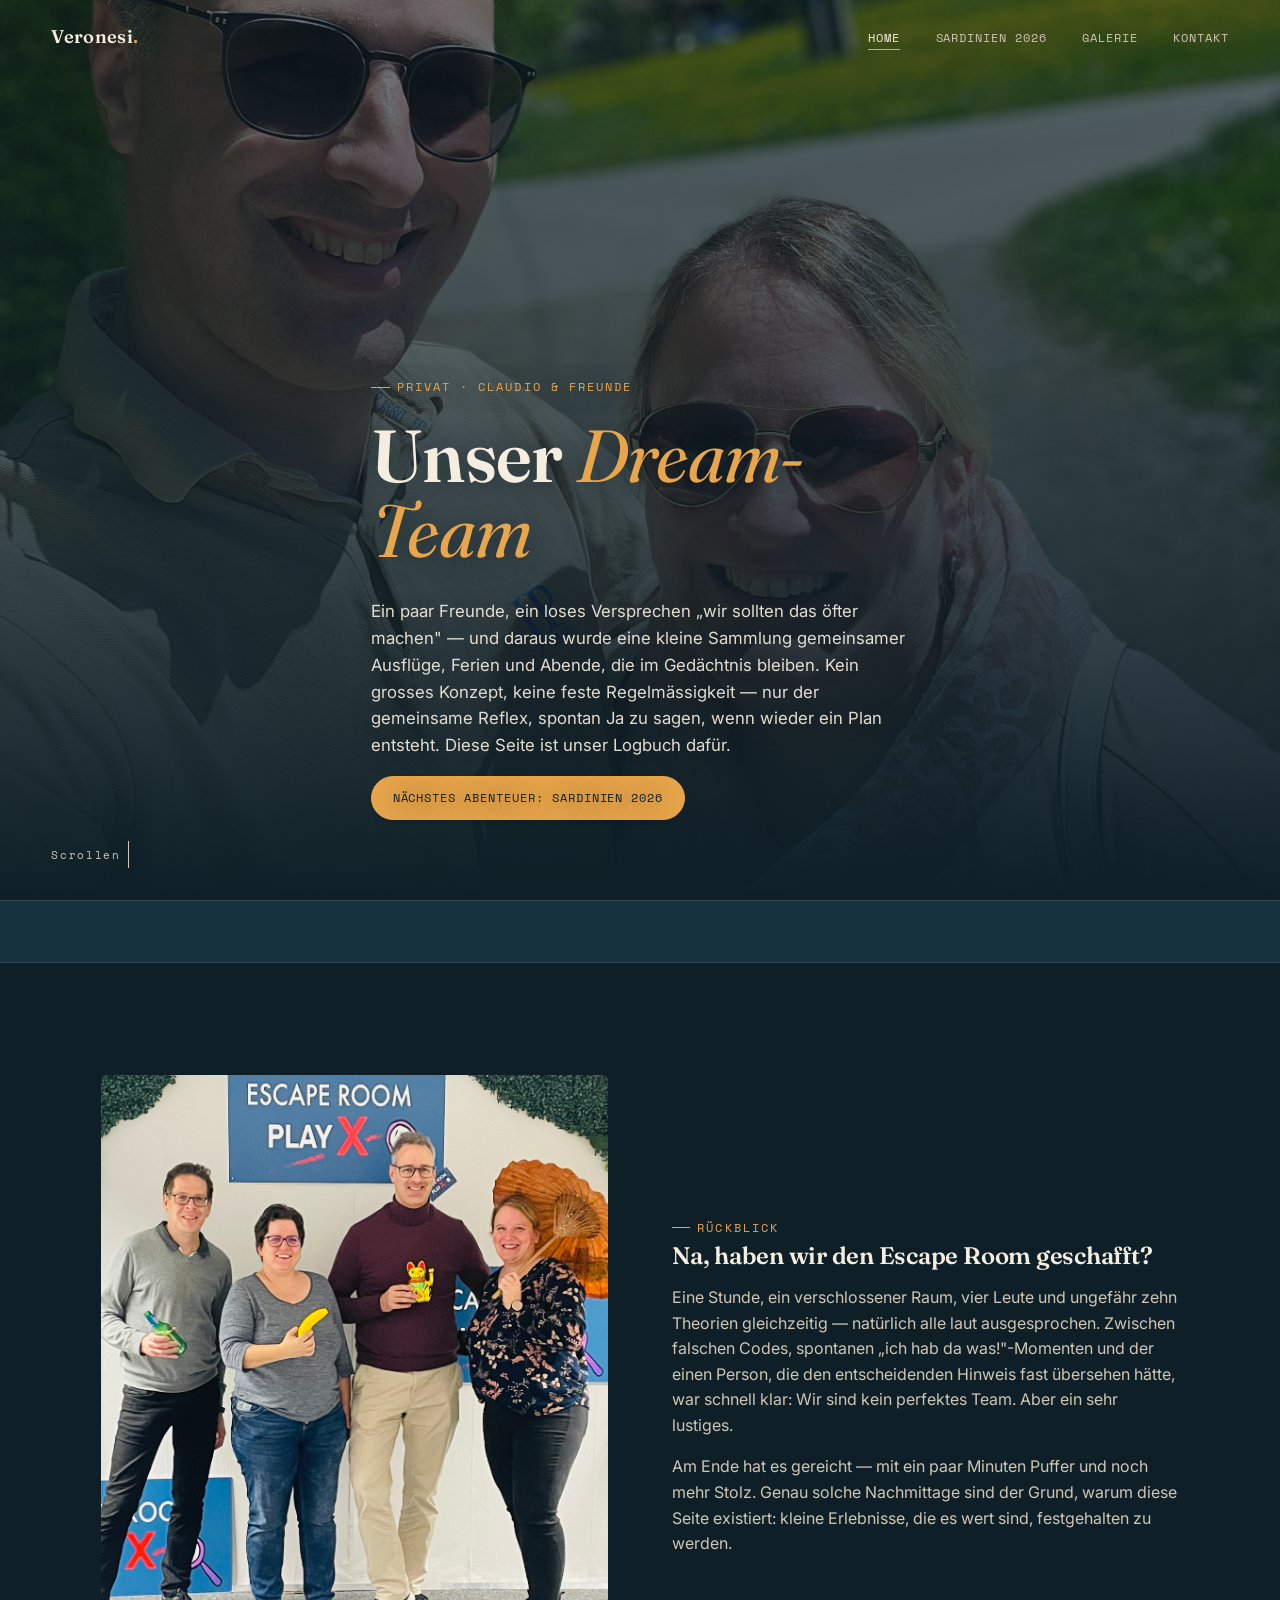
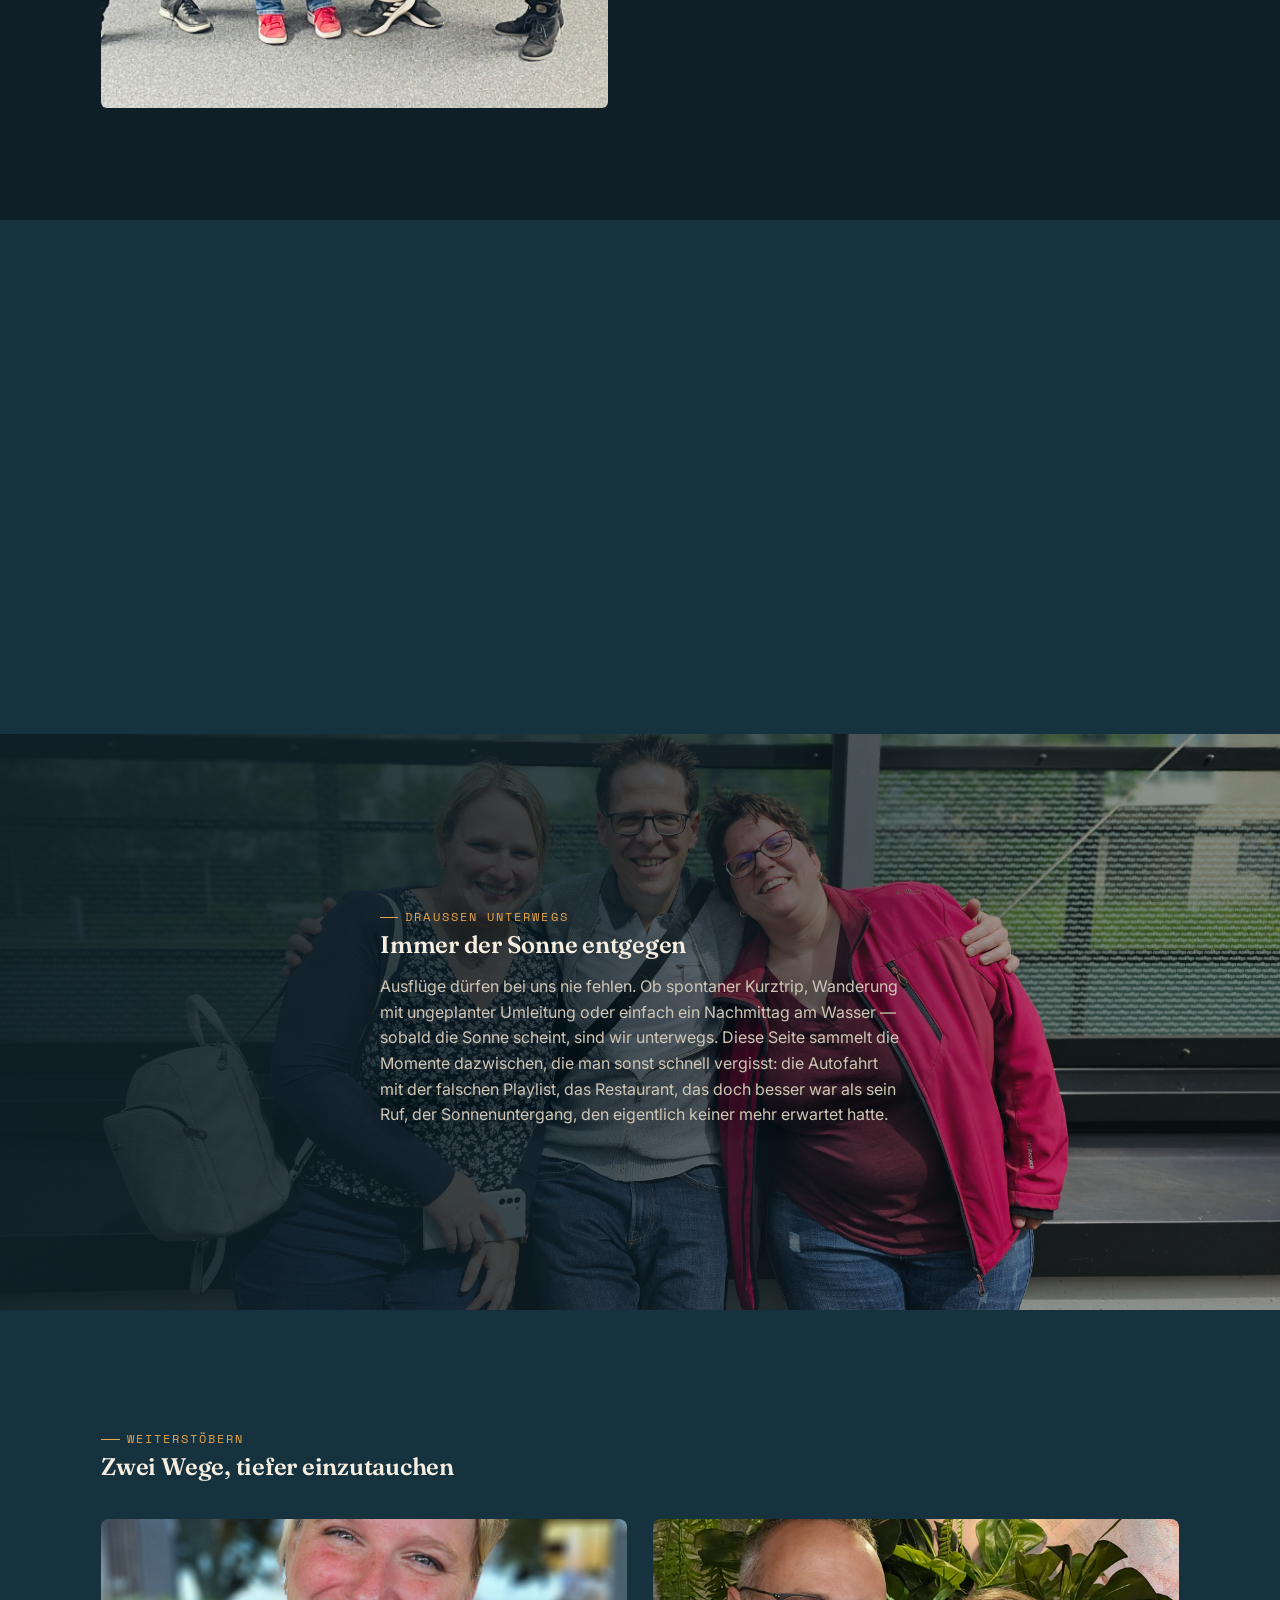
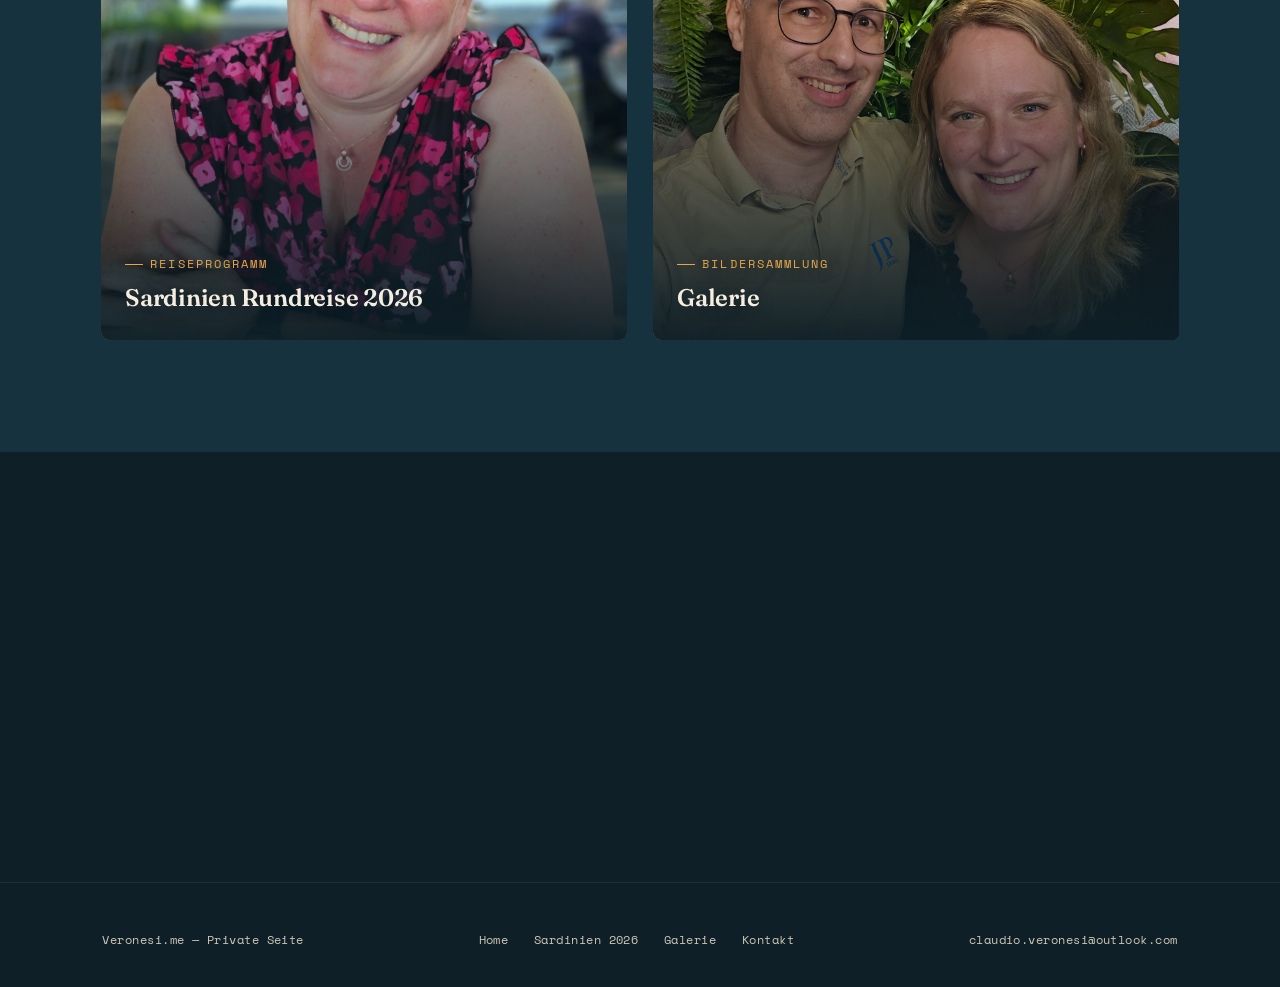
==== commit 11da414b: "Update index.html" ====
--- a/index.html
+++ b/index.html
@@ -59,7 +59,7 @@
     <div class="reveal reveal-delay-1">
       <span class="eyebrow">Rückblick</span>
       <h2>Na, haben wir den Escape Room geschafft?</h2>
-      <p>Eine Stunde, ein verschlossener Raum, fünf Leute und ungefähr zehn Theorien gleichzeitig — natürlich alle laut ausgesprochen. Zwischen falschen Codes, spontanen „ich hab da was!"-Momenten und der einen Person, die den entscheidenden Hinweis fast übersehen hätte, war schnell klar: Wir sind kein perfektes Team. Aber ein sehr lustiges.</p>
+      <p>Eine Stunde, ein verschlossener Raum, vier Leute und ungefähr zehn Theorien gleichzeitig — natürlich alle laut ausgesprochen. Zwischen falschen Codes, spontanen „ich hab da was!"-Momenten und der einen Person, die den entscheidenden Hinweis fast übersehen hätte, war schnell klar: Wir sind kein perfektes Team. Aber ein sehr lustiges.</p>
       <p>Am Ende hat es gereicht — mit ein paar Minuten Puffer und noch mehr Stolz. Genau solche Nachmittage sind der Grund, warum diese Seite existiert: kleine Erlebnisse, die es wert sind, festgehalten zu werden.</p>
     </div>
   </div>
--- a/styles.css
+++ b/styles.css
@@ -345,6 +345,66 @@
 /* ---------- Tilt (JS-gestützt) ---------- */
 .tilt{transition:transform .25s var(--ease);}
 
+/* ---------- Tagesplan-Akkordeon ---------- */
+.daycard{
+  border:1px solid rgba(244,237,224,.14);border-radius:10px;overflow:hidden;
+  margin-bottom:1rem;background:var(--ink-2);
+}
+.daycard summary{
+  list-style:none;cursor:pointer;padding:1.3rem 1.6rem;
+  display:flex;align-items:center;gap:1.2rem;flex-wrap:wrap;
+  transition:background .3s;
+}
+.daycard summary::-webkit-details-marker{display:none;}
+.daycard summary:hover{background:var(--ink-3);}
+.daycard__no{
+  font-family:var(--f-label);font-size:.75rem;color:var(--gold);
+  border:1px solid var(--gold);border-radius:100px;padding:.3em .8em;flex-shrink:0;
+}
+.daycard__title{flex:1;min-width:200px;}
+.daycard__title h3{margin:0;font-size:1.15rem;}
+.daycard__route{font-family:var(--f-label);font-size:.72rem;color:var(--sand-dim);letter-spacing:.04em;}
+.daycard__chevron{font-family:var(--f-label);color:var(--gold);transition:transform .3s var(--ease);}
+.daycard[open] .daycard__chevron{transform:rotate(45deg);}
+.daycard__body{padding:0 1.6rem 1.8rem;}
+
+.timeline{list-style:none;margin:0 0 1.4rem;padding:0;border-left:1px solid rgba(244,237,224,.15);}
+.timeline li{position:relative;padding:0 0 1.1rem 1.4rem;}
+.timeline li::before{content:'';position:absolute;left:-4.5px;top:.4em;width:8px;height:8px;border-radius:50%;background:var(--gold);}
+.timeline time{font-family:var(--f-label);font-size:.72rem;color:var(--gold);display:block;margin-bottom:.15em;letter-spacing:.05em;}
+.timeline p{margin:0;font-size:.92rem;color:var(--sand);opacity:.9;}
+
+.stay-box{
+  display:inline-flex;flex-direction:column;gap:.15em;
+  background:var(--ink-3);border-radius:8px;padding:.9rem 1.2rem;margin-bottom:1.2rem;
+  font-size:.85rem;
+}
+.stay-box b{color:var(--sand);}
+.stay-box span{font-family:var(--f-label);font-size:.65rem;color:var(--gold);letter-spacing:.08em;text-transform:uppercase;}
+
+.tip{border-radius:8px;padding:.9rem 1.1rem;font-size:.85rem;margin-bottom:.8rem;border-left:3px solid var(--teal);background:rgba(89,179,173,.08);}
+.tip.warn{border-color:var(--coral);background:rgba(255,122,92,.08);}
+.tip b{color:var(--sand);}
+
+/* ---------- Praktisches ---------- */
+.practical-grid{display:grid;grid-template-columns:repeat(2,1fr);gap:1.2rem;}
+@media(max-width:700px){.practical-grid{grid-template-columns:1fr;}}
+.practical{border:1px solid rgba(244,237,224,.12);border-radius:8px;padding:1.3rem 1.4rem;background:var(--ink-2);}
+.practical h3{font-size:1rem;margin-bottom:.5em;color:var(--gold);font-family:var(--f-label);letter-spacing:.03em;text-transform:uppercase;font-weight:400;}
+.practical p{font-size:.88rem;margin:0;}
+
+.rules-grid{display:grid;grid-template-columns:repeat(5,1fr);gap:1rem;}
+@media(max-width:900px){.rules-grid{grid-template-columns:repeat(2,1fr);}}
+@media(max-width:480px){.rules-grid{grid-template-columns:1fr;}}
+.rule{text-align:center;padding:1.4rem 1rem;border:1px solid rgba(244,237,224,.12);border-radius:8px;background:var(--ink-2);}
+.rule__no{font-family:var(--f-display);font-size:1.8rem;color:var(--gold);display:block;margin-bottom:.3em;}
+.rule p{font-size:.82rem;margin:0;}
+
+.contact-table{width:100%;border-collapse:collapse;font-size:.85rem;}
+.contact-table th{text-align:left;font-family:var(--f-label);font-size:.65rem;letter-spacing:.08em;text-transform:uppercase;color:var(--sand-dim);padding:.7em 1em;border-bottom:1px solid rgba(244,237,224,.15);}
+.contact-table td{padding:.9em 1em;border-bottom:1px solid rgba(244,237,224,.08);vertical-align:top;}
+.contact-table tr:hover td{background:rgba(244,237,224,.03);}
+
 @media (prefers-reduced-motion: reduce){
   html{scroll-behavior:auto;}
   .reveal{opacity:1;transform:none;transition:none;}
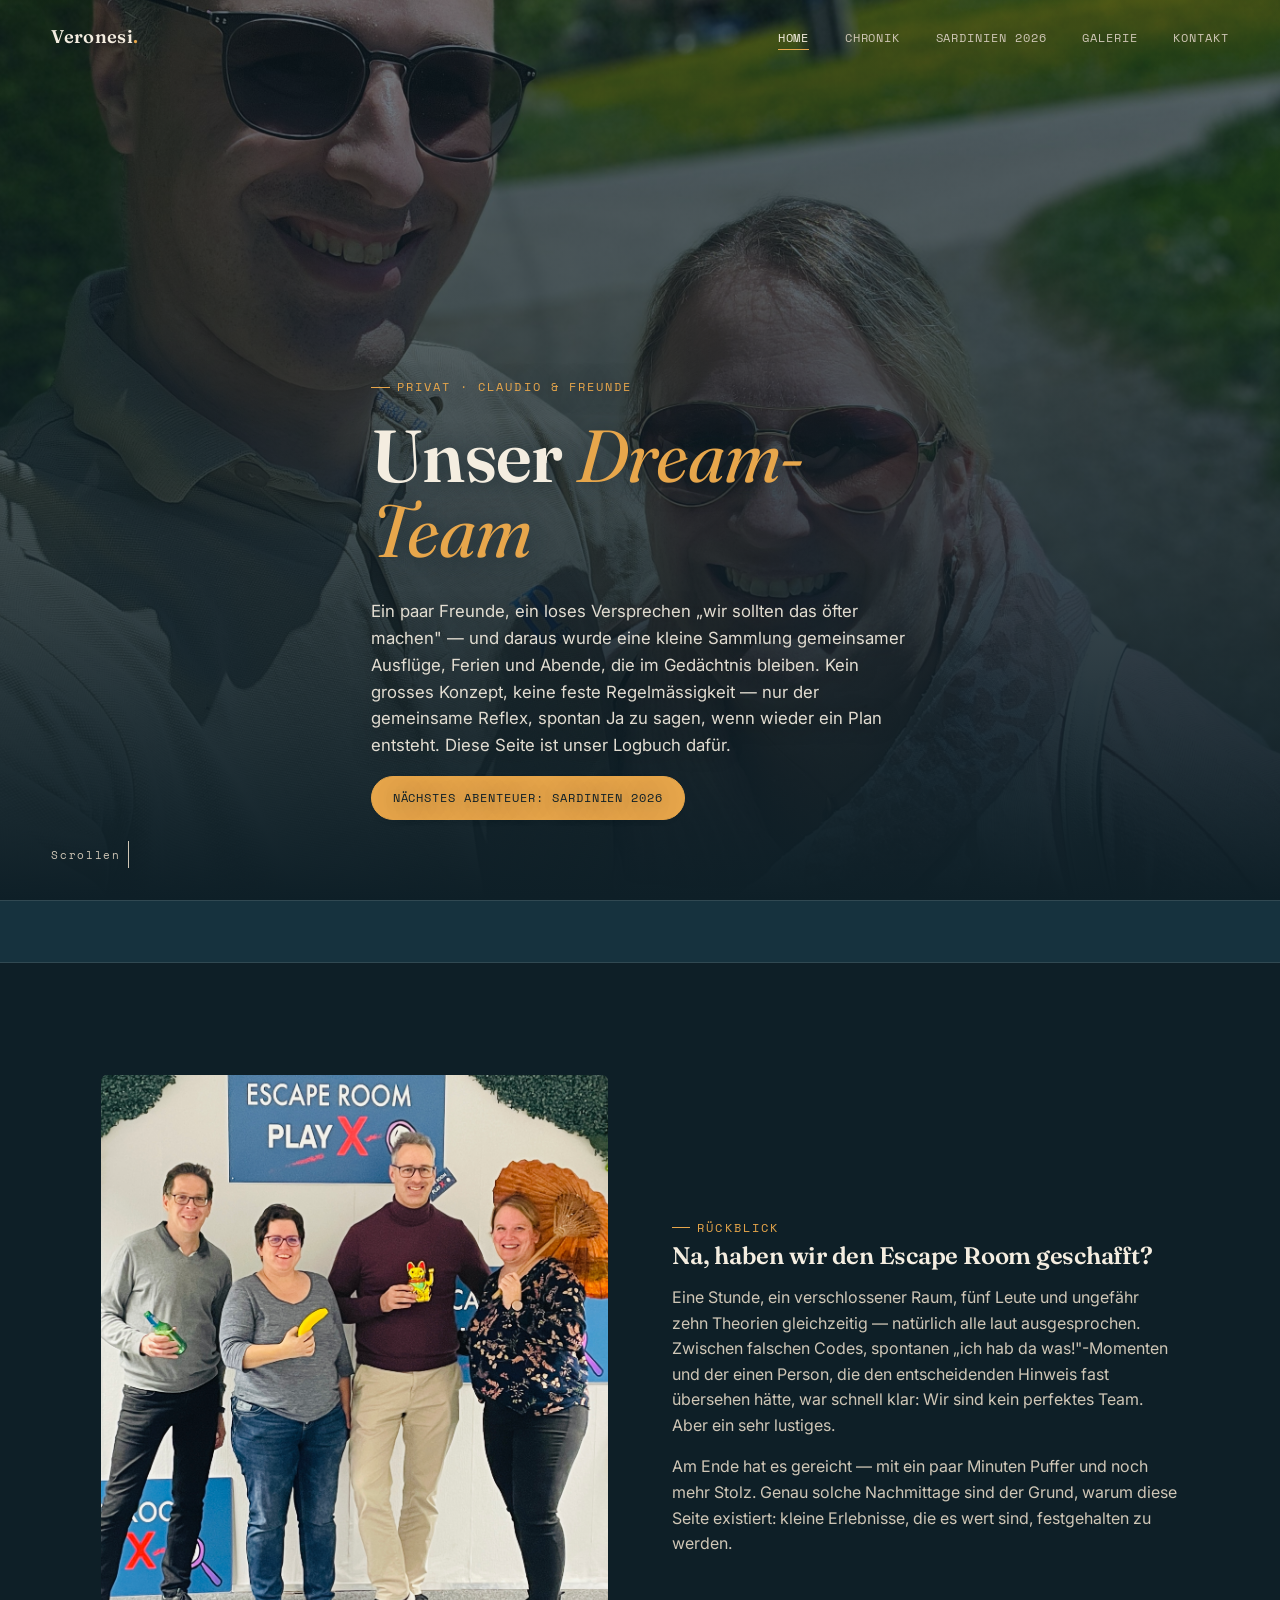
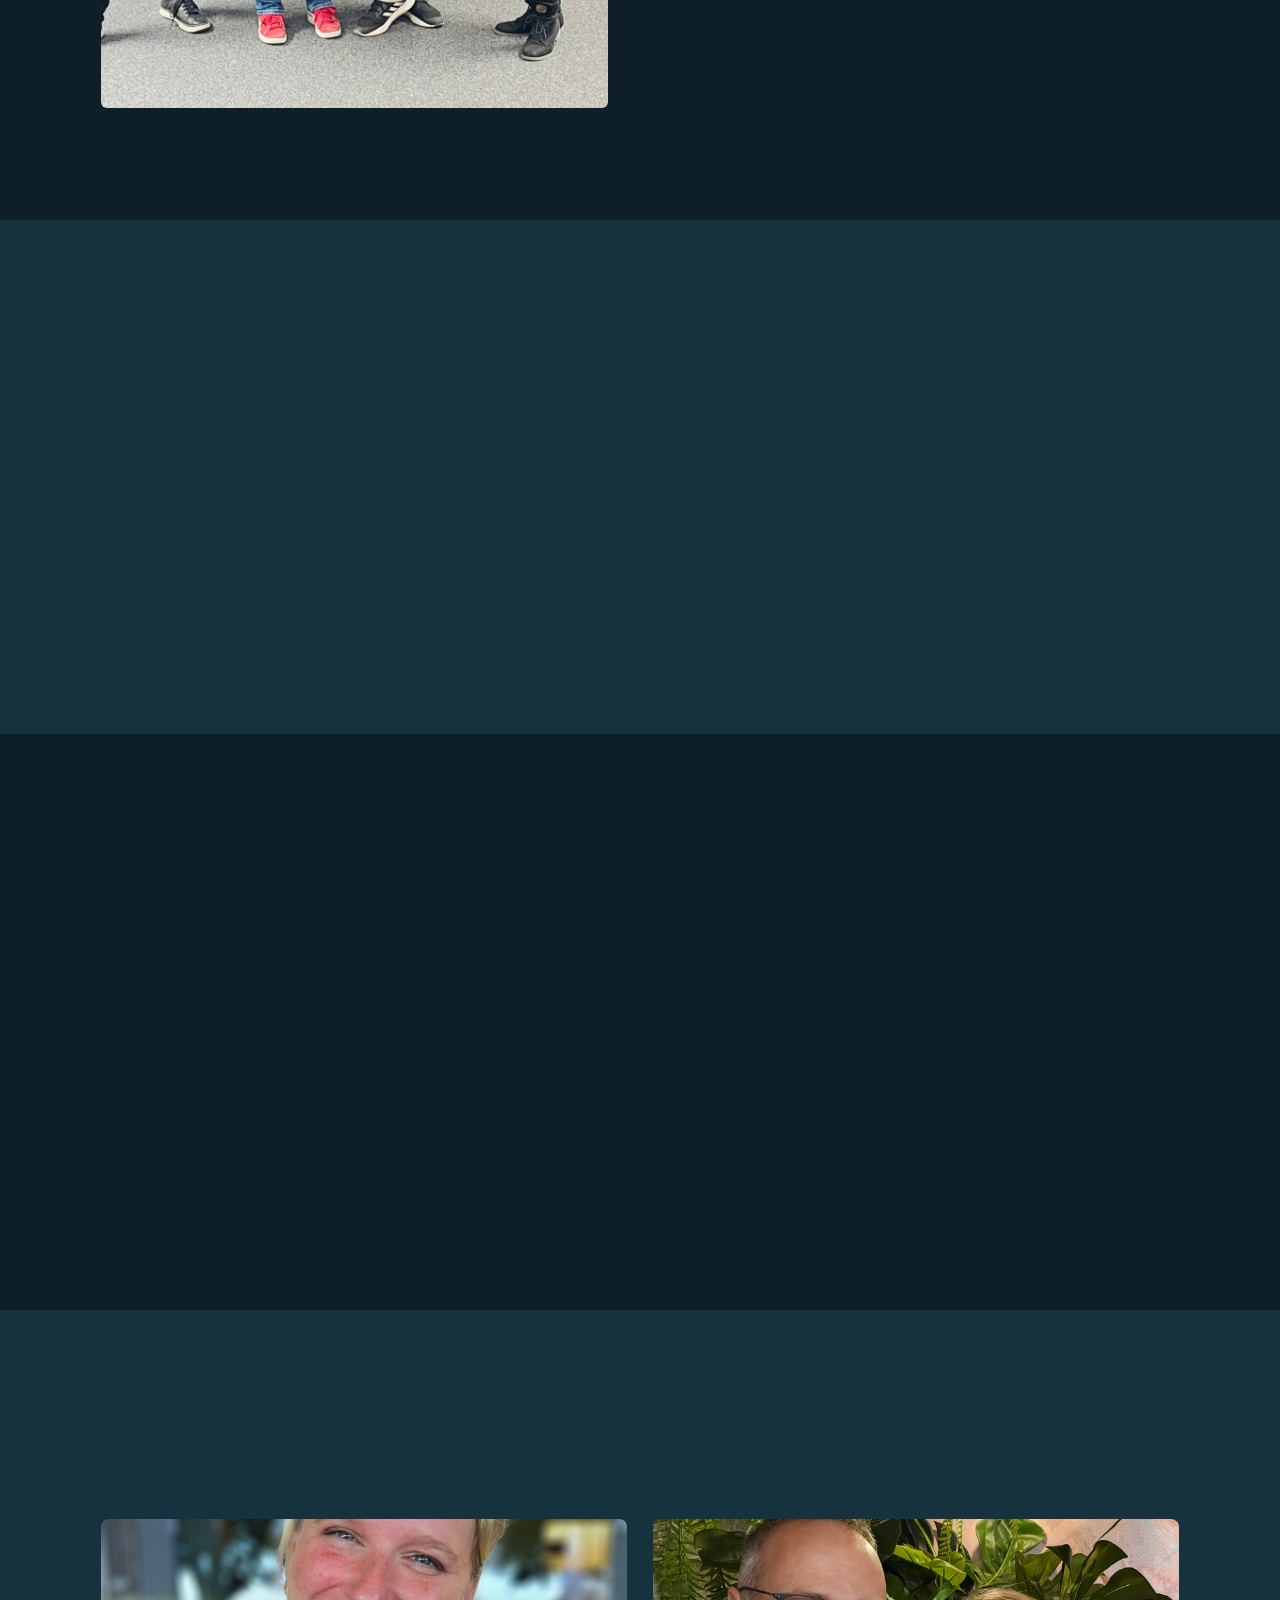
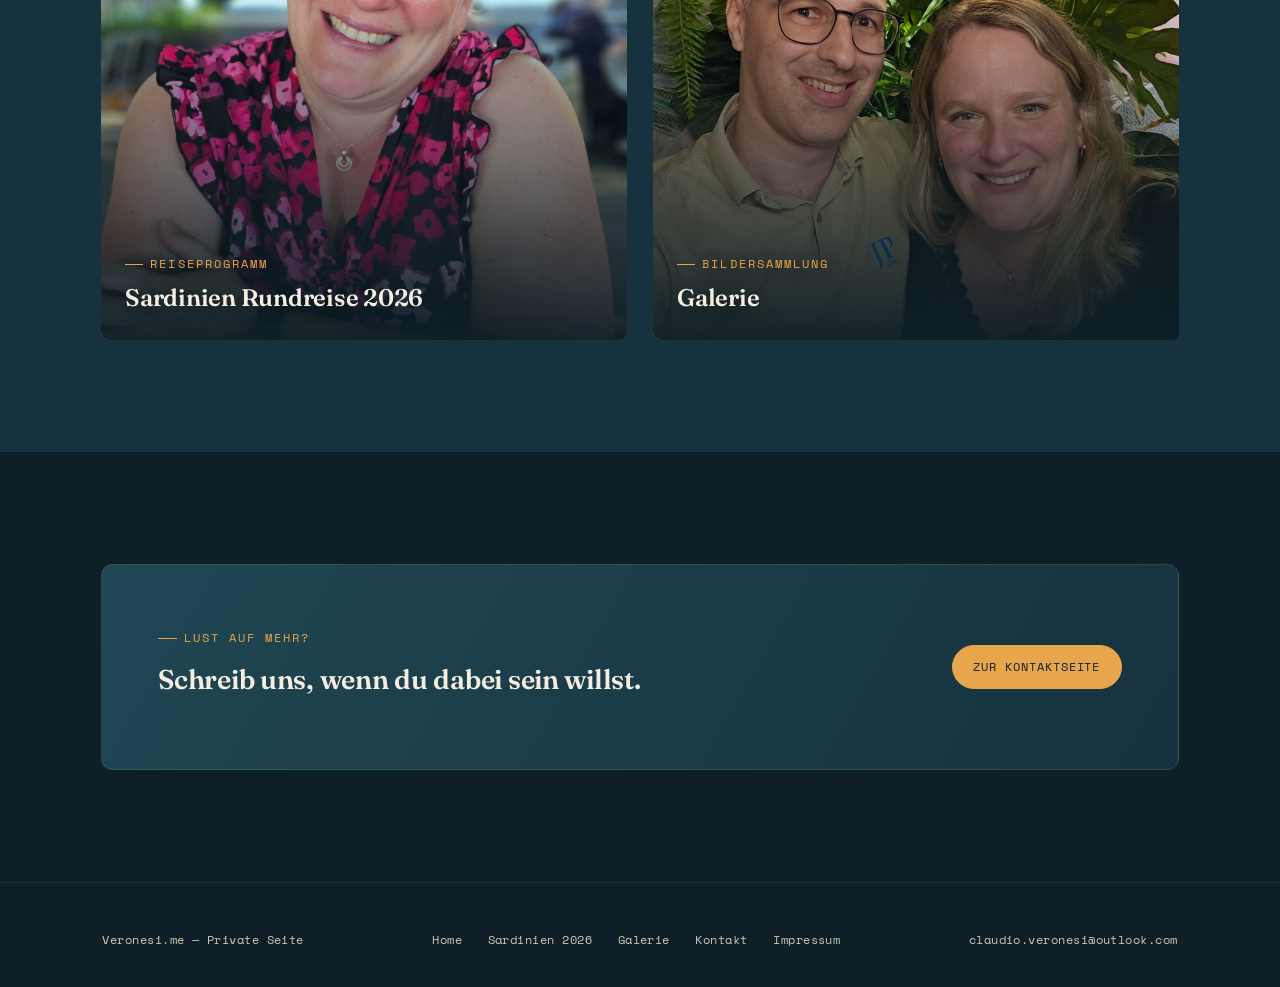
==== commit f76d3740: "Add files via upload" ====
--- a/index.html
+++ b/index.html
@@ -6,6 +6,18 @@
 <title>Veronesi — Unser Dream-Team</title>
 <meta name="description" content="Private Seite von Claudio & Freunden — Ausflüge, Abenteuer und die Sardinien-Rundreise 2026.">
 <link rel="preconnect" href="https://fonts.googleapis.com">
+<link rel="icon" type="image/png" sizes="32x32" href="assets/favicon-32.png">
+<link rel="icon" type="image/png" sizes="16x16" href="assets/favicon-16.png">
+<link rel="apple-touch-icon" href="assets/apple-touch-icon.png">
+<meta property="og:type" content="website">
+<meta property="og:title" content="Veronesi — Unser Dream-Team">
+<meta property="og:description" content="Private Seite von Claudio & Freunden — Ausflüge, Abenteuer und die Sardinien-Rundreise 2026.">
+<meta property="og:image" content="https://veronesi.me/assets/social-preview.png">
+<meta property="og:url" content="https://veronesi.me/">
+<meta name="twitter:card" content="summary_large_image">
+<meta name="twitter:title" content="Veronesi — Unser Dream-Team">
+<meta name="twitter:description" content="Private Seite von Claudio & Freunden — Ausflüge, Abenteuer und die Sardinien-Rundreise 2026.">
+<meta name="twitter:image" content="https://veronesi.me/assets/social-preview.png">
 <link rel="stylesheet" href="styles.css">
 </head>
 <body>
@@ -16,6 +28,7 @@
   <button class="nav__toggle" aria-label="Menü öffnen">☰</button>
   <ul class="nav__links">
     <li><a href="index.html" class="active">Home</a></li>
+    <li><a href="chronik.html">Chronik</a></li>
     <li><a href="sardinien.html">Sardinien 2026</a></li>
     <li><a href="galerie.html">Galerie</a></li>
     <li><a href="kontakt.html">Kontakt</a></li>
@@ -59,7 +72,7 @@
     <div class="reveal reveal-delay-1">
       <span class="eyebrow">Rückblick</span>
       <h2>Na, haben wir den Escape Room geschafft?</h2>
-      <p>Eine Stunde, ein verschlossener Raum, vier Leute und ungefähr zehn Theorien gleichzeitig — natürlich alle laut ausgesprochen. Zwischen falschen Codes, spontanen „ich hab da was!"-Momenten und der einen Person, die den entscheidenden Hinweis fast übersehen hätte, war schnell klar: Wir sind kein perfektes Team. Aber ein sehr lustiges.</p>
+      <p>Eine Stunde, ein verschlossener Raum, fünf Leute und ungefähr zehn Theorien gleichzeitig — natürlich alle laut ausgesprochen. Zwischen falschen Codes, spontanen „ich hab da was!"-Momenten und der einen Person, die den entscheidenden Hinweis fast übersehen hätte, war schnell klar: Wir sind kein perfektes Team. Aber ein sehr lustiges.</p>
       <p>Am Ende hat es gereicht — mit ein paar Minuten Puffer und noch mehr Stolz. Genau solche Nachmittage sind der Grund, warum diese Seite existiert: kleine Erlebnisse, die es wert sind, festgehalten zu werden.</p>
     </div>
   </div>
@@ -138,16 +151,21 @@
 <footer>
   <div class="wrap footer__row">
     <span>Veronesi.me — Private Seite</span>
-    <nav style="display:flex;gap:1.6rem;">
+    <nav style="display:flex;gap:1.6rem;flex-wrap:wrap;">
       <a href="index.html">Home</a>
       <a href="sardinien.html">Sardinien 2026</a>
       <a href="galerie.html">Galerie</a>
       <a href="kontakt.html">Kontakt</a>
+      <a href="impressum.html">Impressum</a>
     </nav>
     <a href="#" rel="nofollow" data-email-user="claudio.veronesi" data-email-domain="outlook.com" data-email-show="true">E-Mail wird geladen…</a>
   </div>
 </footer>
 
+<button class="back-to-top" aria-label="Nach oben">
+  <svg viewBox="0 0 24 24"><path d="M12 19V5M5 12l7-7 7 7"/></svg>
+</button>
+
 <script src="script.js"></script>
 </body>
 </html>
--- a/styles.css
+++ b/styles.css
@@ -16,6 +16,9 @@
   --gold:       #e7a64b;
   --teal:       #59b3ad;
   --coral:      #ff7a5c;
+  --sage:       #7fa06f;
+  --sky:        #5b93b8;
+  --plum:       #9376ab;
 
   --f-display:  'Fraunces', serif;
   --f-body:     'Inter', sans-serif;
@@ -347,8 +350,10 @@
 
 /* ---------- Tagesplan-Akkordeon ---------- */
 .daycard{
+  --accent: var(--gold);
   border:1px solid rgba(244,237,224,.14);border-radius:10px;overflow:hidden;
   margin-bottom:1rem;background:var(--ink-2);
+  border-top:3px solid var(--accent);
 }
 .daycard summary{
   list-style:none;cursor:pointer;padding:1.3rem 1.6rem;
@@ -357,16 +362,24 @@
 }
 .daycard summary::-webkit-details-marker{display:none;}
 .daycard summary:hover{background:var(--ink-3);}
+.day-icon{
+  width:38px;height:38px;flex-shrink:0;border-radius:50%;
+  background:color-mix(in srgb, var(--accent) 18%, transparent);
+  display:flex;align-items:center;justify-content:center;
+}
+.day-icon svg{width:19px;height:19px;stroke:var(--accent);fill:none;stroke-width:1.6;stroke-linecap:round;stroke-linejoin:round;}
 .daycard__no{
-  font-family:var(--f-label);font-size:.75rem;color:var(--gold);
-  border:1px solid var(--gold);border-radius:100px;padding:.3em .8em;flex-shrink:0;
+  font-family:var(--f-label);font-size:.75rem;color:var(--accent);
+  border:1px solid var(--accent);border-radius:100px;padding:.3em .8em;flex-shrink:0;
 }
 .daycard__title{flex:1;min-width:200px;}
 .daycard__title h3{margin:0;font-size:1.15rem;}
 .daycard__route{font-family:var(--f-label);font-size:.72rem;color:var(--sand-dim);letter-spacing:.04em;}
-.daycard__chevron{font-family:var(--f-label);color:var(--gold);transition:transform .3s var(--ease);}
+.daycard__chevron{font-family:var(--f-label);color:var(--accent);transition:transform .3s var(--ease);}
 .daycard[open] .daycard__chevron{transform:rotate(45deg);}
 .daycard__body{padding:0 1.6rem 1.8rem;}
+.timeline li::before{background:var(--accent);}
+.timeline time{color:var(--accent);}
 
 .timeline{list-style:none;margin:0 0 1.4rem;padding:0;border-left:1px solid rgba(244,237,224,.15);}
 .timeline li{position:relative;padding:0 0 1.1rem 1.4rem;}
@@ -390,8 +403,15 @@
 .practical-grid{display:grid;grid-template-columns:repeat(2,1fr);gap:1.2rem;}
 @media(max-width:700px){.practical-grid{grid-template-columns:1fr;}}
 .practical{border:1px solid rgba(244,237,224,.12);border-radius:8px;padding:1.3rem 1.4rem;background:var(--ink-2);}
+.practical-icon{width:34px;height:34px;border-radius:50%;background:rgba(231,166,75,.15);display:flex;align-items:center;justify-content:center;margin-bottom:.8rem;}
+.practical-icon svg{width:17px;height:17px;stroke:var(--gold);fill:none;stroke-width:1.6;stroke-linecap:round;stroke-linejoin:round;}
 .practical h3{font-size:1rem;margin-bottom:.5em;color:var(--gold);font-family:var(--f-label);letter-spacing:.03em;text-transform:uppercase;font-weight:400;}
 .practical p{font-size:.88rem;margin:0;}
+
+/* ---------- Routen-Grafik ---------- */
+.route-graphic{position:relative;margin-bottom:1.5rem;}
+.route-graphic svg{width:100%;height:auto;display:block;}
+.route-graphic .stations{position:relative;z-index:1;margin-top:-1px;}
 
 .rules-grid{display:grid;grid-template-columns:repeat(5,1fr);gap:1rem;}
 @media(max-width:900px){.rules-grid{grid-template-columns:repeat(2,1fr);}}
@@ -405,6 +425,27 @@
 .contact-table td{padding:.9em 1em;border-bottom:1px solid rgba(244,237,224,.08);vertical-align:top;}
 .contact-table tr:hover td{background:rgba(244,237,224,.03);}
 
+/* ---------- Back-to-top ---------- */
+.back-to-top{
+  position:fixed;right:1.6rem;bottom:1.6rem;z-index:150;
+  width:46px;height:46px;border-radius:50%;
+  background:var(--ink-2);border:1px solid rgba(244,237,224,.2);
+  color:var(--gold);display:flex;align-items:center;justify-content:center;
+  opacity:0;pointer-events:none;transform:translateY(10px);
+  transition:opacity .3s var(--ease), transform .3s var(--ease), background .3s;
+}
+.back-to-top.show{opacity:1;pointer-events:auto;transform:translateY(0);}
+.back-to-top:hover{background:var(--ink-3);}
+.back-to-top svg{width:18px;height:18px;stroke:var(--gold);fill:none;stroke-width:2;stroke-linecap:round;stroke-linejoin:round;}
+
+/* ---------- Chronik ---------- */
+.year-block{margin-bottom:4.5rem;}
+.year-block__head{display:flex;align-items:baseline;gap:1rem;margin-bottom:1rem;flex-wrap:wrap;}
+.year-block__head h2{font-size:2.4rem;margin:0;}
+.year-grid{display:grid;grid-template-columns:repeat(4,1fr);gap:.9rem;margin-top:1.5rem;}
+@media(max-width:700px){.year-grid{grid-template-columns:repeat(2,1fr);}}
+.year-grid .img-frame{aspect-ratio:1;border-radius:6px;}
+
 @media (prefers-reduced-motion: reduce){
   html{scroll-behavior:auto;}
   .reveal{opacity:1;transform:none;transition:none;}
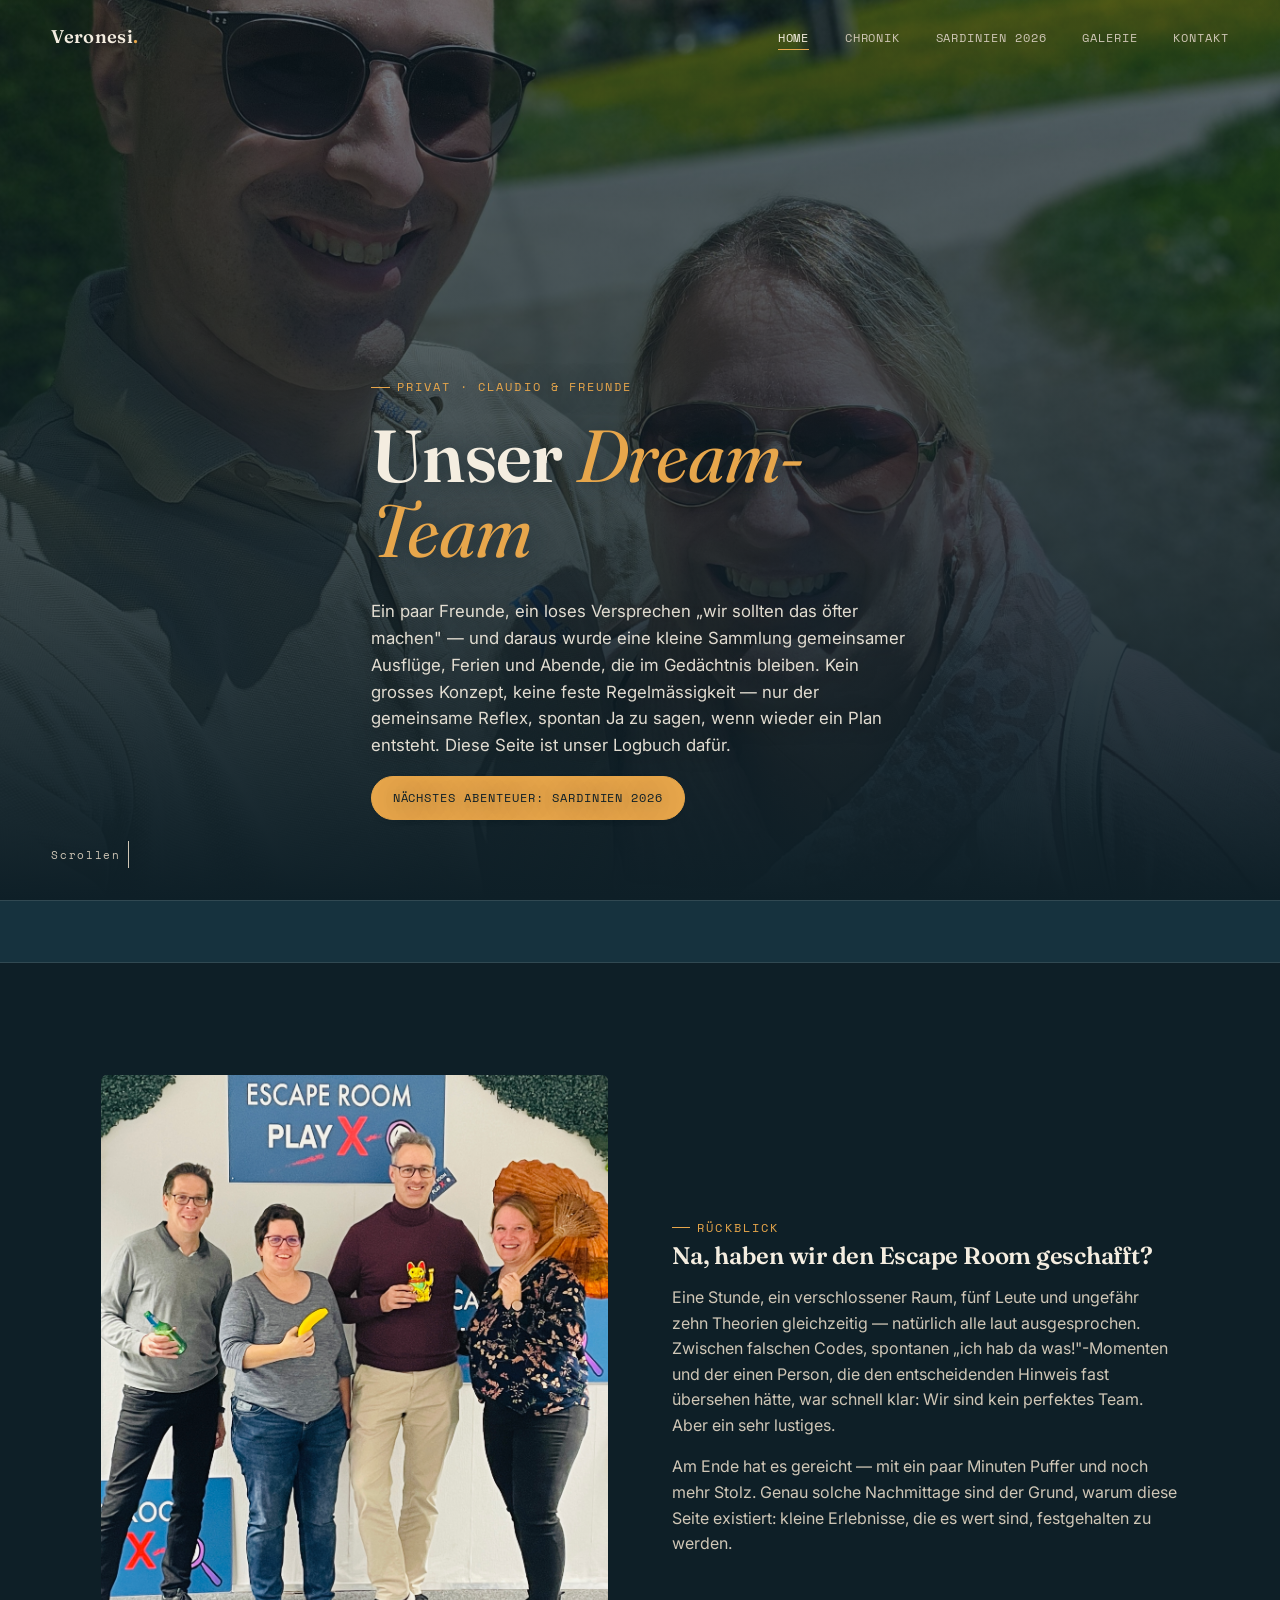
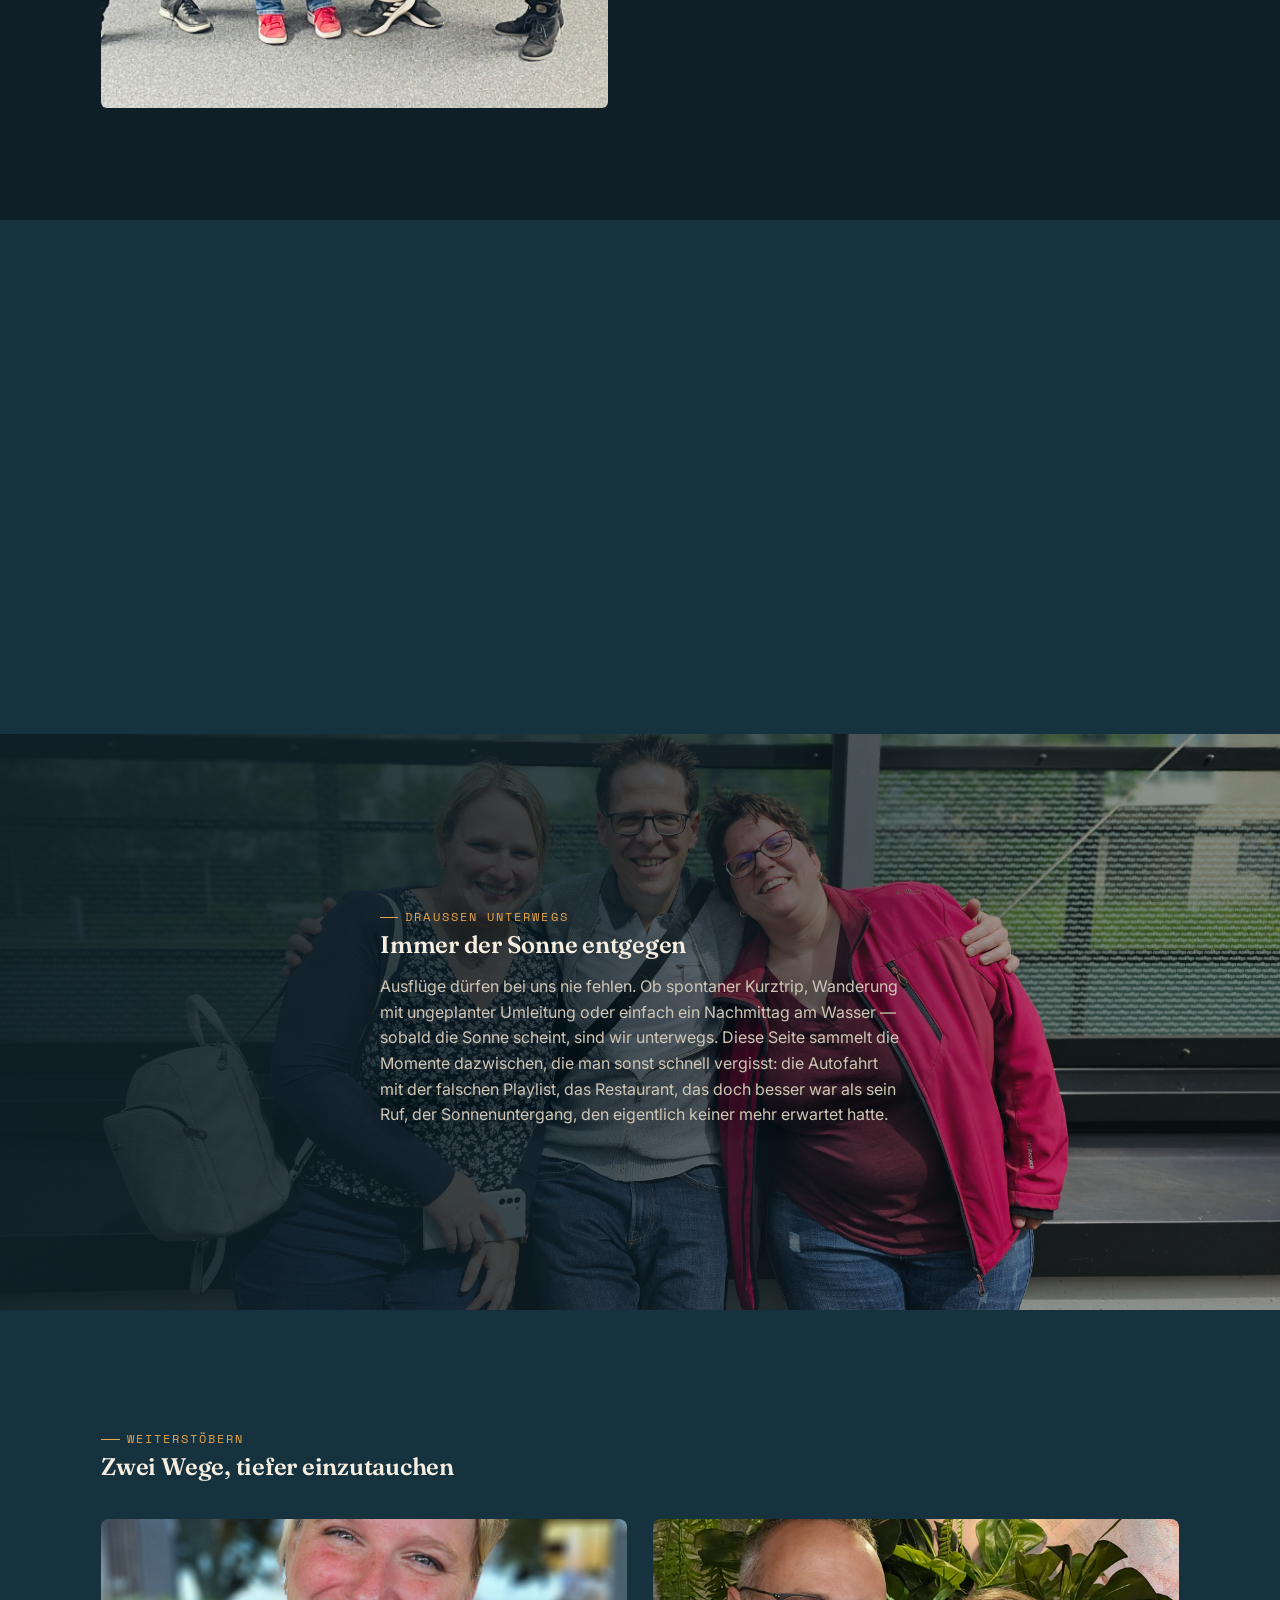
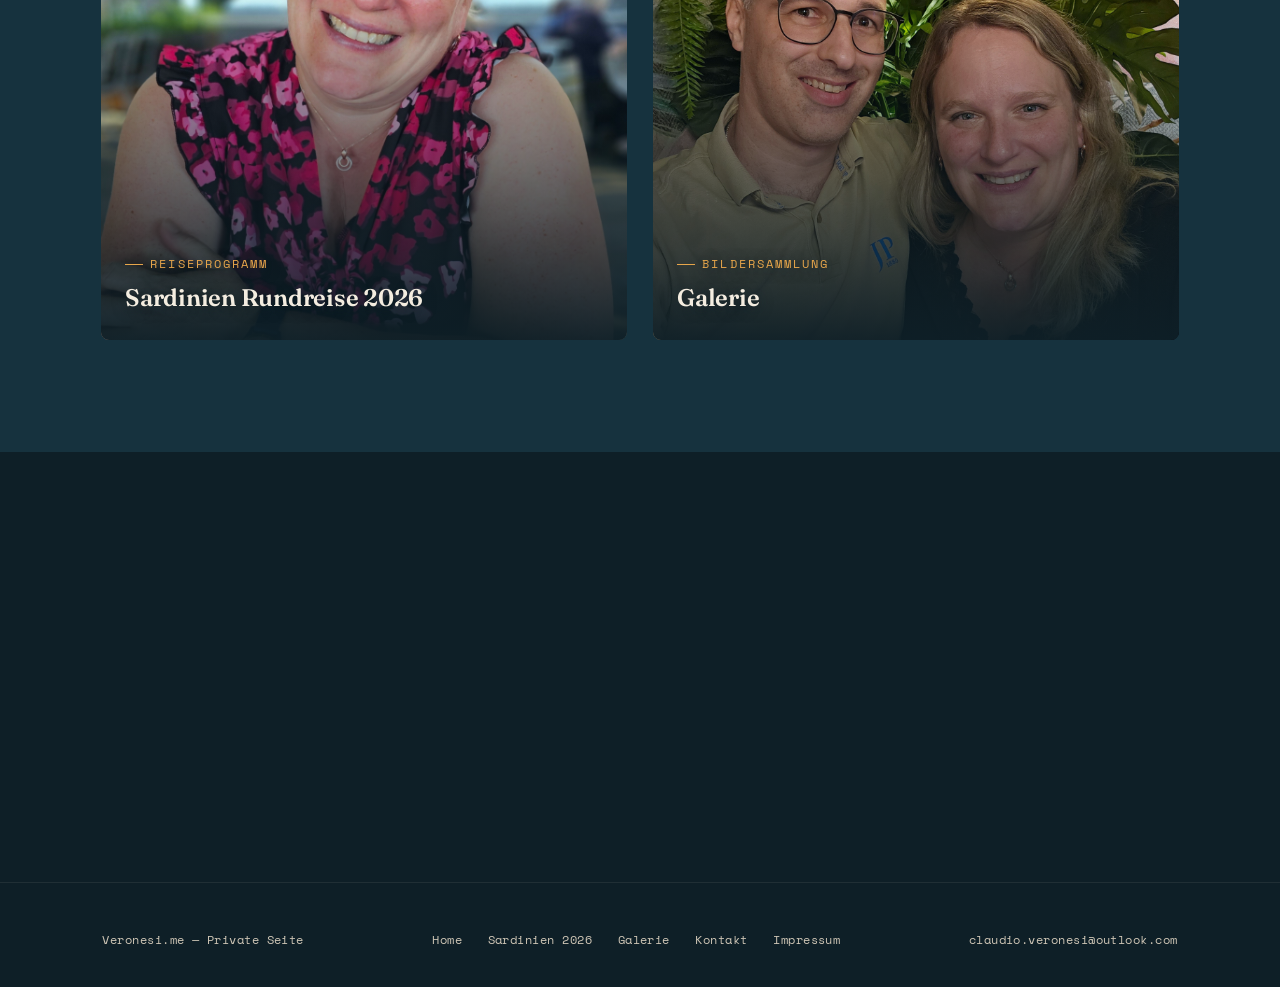
==== commit 379cce8c: "Update index.html" ====
--- a/index.html
+++ b/index.html
@@ -86,7 +86,7 @@
     </blockquote>
     <div class="stats reveal reveal-delay-1" style="margin-top:3.5rem;">
       <div class="stat">
-        <span class="stat__num" data-count="1">0</span>
+        <span class="stat__num" data-count="5+">0</span>
         <span class="stat__label">Escape Room, bestanden</span>
       </div>
       <div class="stat">
